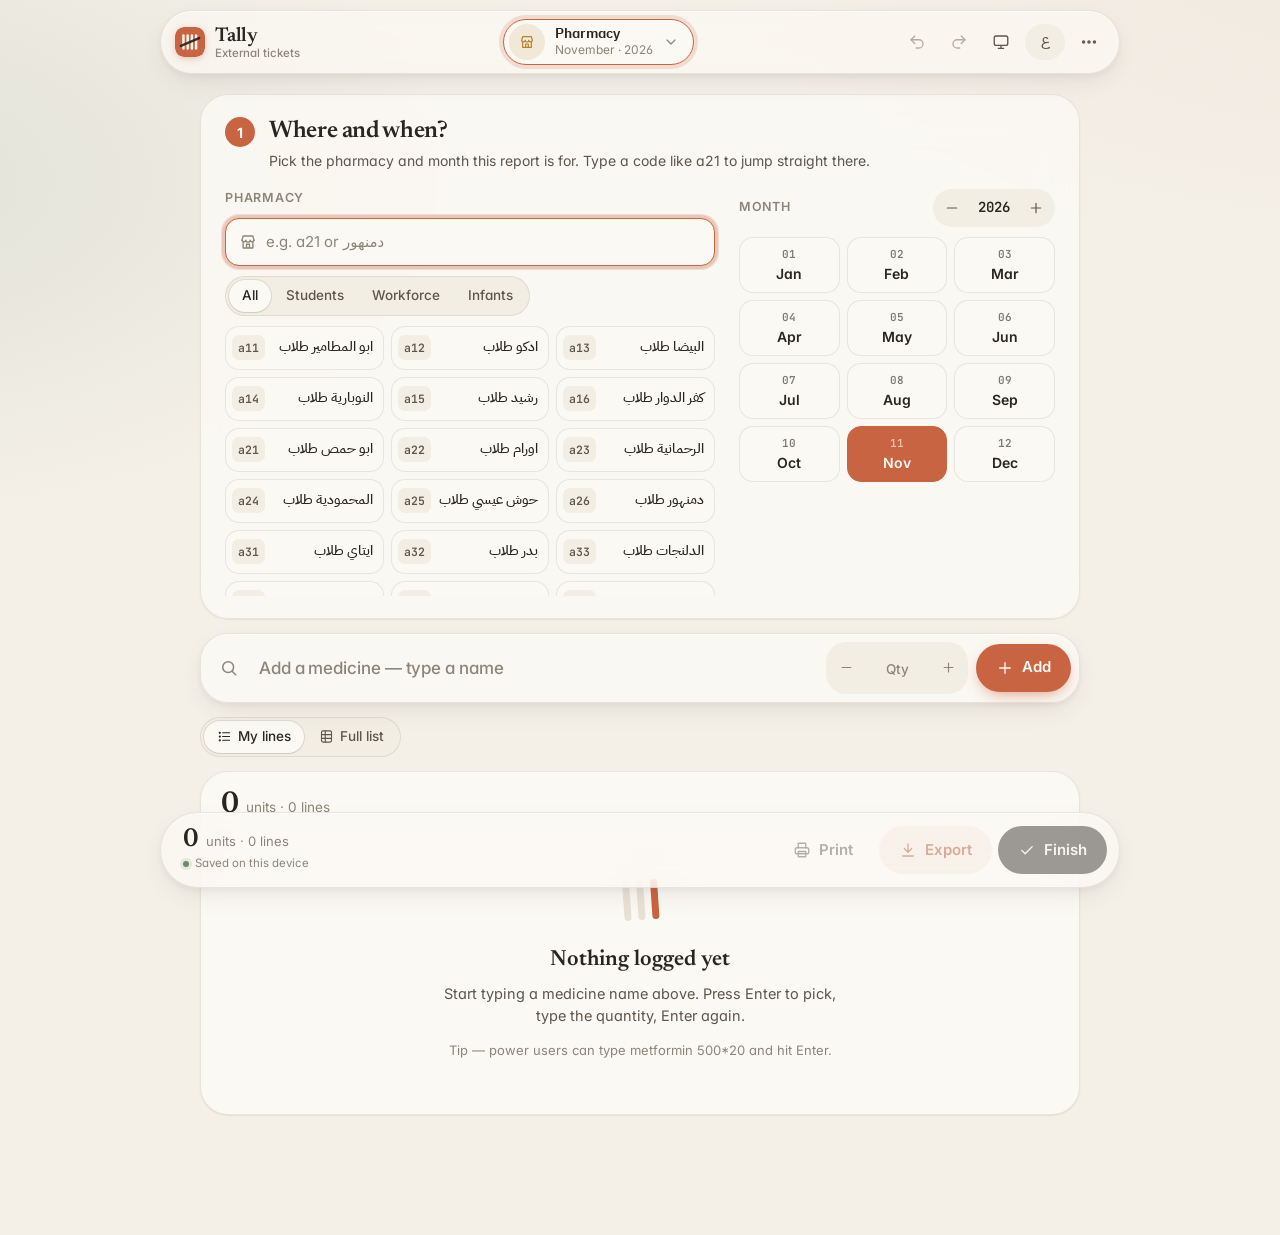
==== index.html @ 124fcc8f "Add files via upload" ====
<!DOCTYPE html>
<html lang="en" dir="ltr">
<head>
<meta charset="UTF-8">
<meta name="viewport" content="width=device-width, initial-scale=1.0, viewport-fit=cover">
<meta name="color-scheme" content="light dark">
<meta name="theme-color" content="#f4f0e8">
<meta name="description" content="Tally — fast, friendly monthly external-ticket reports. Works offline, saves on your device.">
<title>Tally — External tickets</title>
<link rel="icon" type="image/svg+xml" href="favicon.svg">
<link rel="apple-touch-icon" href="favicon.svg">
<link rel="manifest" href="manifest.webmanifest">
<link rel="preconnect" href="https://fonts.googleapis.com">
<link rel="preconnect" href="https://fonts.gstatic.com" crossorigin>
<link rel="stylesheet" href="https://fonts.googleapis.com/css2?family=Inter:wght@400;500;600;700&family=Newsreader:opsz,wght@6..72,500;6..72,600&family=IBM+Plex+Sans+Arabic:wght@400;500;600;700&family=JetBrains+Mono:wght@500;600&display=swap">
<script>
(function () {
    try {
        var saved = JSON.parse(localStorage.getItem('tally:v1') || 'null');
        var prefs = (saved && saved.prefs) || {};
        var theme = prefs.theme || localStorage.getItem('app-theme') || 'system';
        var dark = theme === 'dark' || (theme === 'system' && matchMedia('(prefers-color-scheme: dark)').matches);
        document.documentElement.dataset.theme = dark ? 'dark' : 'light';
        if (prefs.lang === 'ar') { document.documentElement.lang = 'ar'; document.documentElement.dir = 'rtl'; }
    } catch (e) {
        document.documentElement.dataset.theme = 'light';
    }
})();
</script>
<link rel="stylesheet" href="css/tokens.css">
<link rel="stylesheet" href="css/app.css">
<link rel="stylesheet" href="css/print.css" media="print">
</head>
<body>
<div id="app" class="app">
    <noscript>Tally needs JavaScript to run.</noscript>
</div>
<script type="module" src="js/main.js"></script>
</body>
</html>
---- css/tokens.css ----
:root {
    --font-ui: 'Inter', -apple-system, BlinkMacSystemFont, 'SF Pro Text', 'Segoe UI', system-ui, sans-serif;
    --font-ar: 'IBM Plex Sans Arabic', 'Inter', system-ui, sans-serif;
    --font-display: 'Newsreader', 'Iowan Old Style', Georgia, serif;
    --font-mono: 'JetBrains Mono', ui-monospace, 'SF Mono', Menlo, monospace;

    --r-xs: 8px;
    --r-sm: 11px;
    --r-md: 14px;
    --r-lg: 20px;
    --r-xl: 28px;
    --r-pill: 999px;

    --s-1: 4px;
    --s-2: 8px;
    --s-3: 12px;
    --s-4: 16px;
    --s-5: 20px;
    --s-6: 28px;
    --s-7: 40px;

    --ease: cubic-bezier(.2, .8, .2, 1);
    --spring: cubic-bezier(.34, 1.56, .64, 1);
    --t-fast: 120ms;
    --t: 200ms;
    --t-slow: 320ms;

    --stage-w: 880px;
    --topbar-h: 64px;
    --dock-h: 76px;
}

[data-theme="light"] {
    color-scheme: light;
    --bg: #f4f0e8;
    --bg-deep: #ece6da;
    --surface: #fbf9f4;
    --surface-2: #f3eee4;
    --surface-3: #e9e2d4;
    --line: rgba(61, 48, 32, .10);
    --line-strong: rgba(61, 48, 32, .18);
    --text: #29251f;
    --text-2: #5d564b;
    --text-3: #8d8578;
    --accent: #c96442;
    --accent-hover: #b4583a;
    --accent-ink: #fffaf5;
    --accent-soft: rgba(201, 100, 66, .11);
    --accent-softer: rgba(201, 100, 66, .06);
    --accent-text: #a9502f;
    --sage: #6f8a6a;
    --sage-soft: rgba(111, 138, 106, .14);
    --amber: #b7812c;
    --amber-soft: rgba(183, 129, 44, .14);
    --danger: #b8453a;
    --danger-soft: rgba(184, 69, 58, .11);
    --glass: rgba(251, 249, 244, .72);
    --glass-strong: rgba(251, 249, 244, .88);
    --glass-edge: rgba(255, 255, 255, .7);
    --shadow-1: 0 1px 2px rgba(61, 44, 24, .05), 0 1px 1px rgba(61, 44, 24, .03);
    --shadow-2: 0 2px 6px rgba(61, 44, 24, .05), 0 10px 28px -8px rgba(61, 44, 24, .12);
    --shadow-3: 0 12px 40px -10px rgba(61, 44, 24, .22), 0 4px 12px rgba(61, 44, 24, .06);
    --ring: 0 0 0 4px rgba(201, 100, 66, .18);
    --backdrop: rgba(41, 33, 24, .28);
}

[data-theme="dark"] {
    color-scheme: dark;
    --bg: #1c1b19;
    --bg-deep: #161513;
    --surface: #262522;
    --surface-2: #2d2b28;
    --surface-3: #363430;
    --line: rgba(240, 232, 218, .08);
    --line-strong: rgba(240, 232, 218, .15);
    --text: #ede8de;
    --text-2: #b7afa2;
    --text-3: #857e73;
    --accent: #d97757;
    --accent-hover: #e3876a;
    --accent-ink: #1c1411;
    --accent-soft: rgba(217, 119, 87, .16);
    --accent-softer: rgba(217, 119, 87, .08);
    --accent-text: #eb9677;
    --sage: #95ae8e;
    --sage-soft: rgba(149, 174, 142, .16);
    --amber: #d9a955;
    --amber-soft: rgba(217, 169, 85, .15);
    --danger: #e07b6d;
    --danger-soft: rgba(224, 123, 109, .14);
    --glass: rgba(38, 37, 34, .66);
    --glass-strong: rgba(38, 37, 34, .86);
    --glass-edge: rgba(255, 255, 255, .06);
    --shadow-1: 0 1px 2px rgba(0, 0, 0, .3);
    --shadow-2: 0 2px 6px rgba(0, 0, 0, .25), 0 12px 30px -10px rgba(0, 0, 0, .5);
    --shadow-3: 0 16px 48px -12px rgba(0, 0, 0, .65), 0 4px 12px rgba(0, 0, 0, .3);
    --ring: 0 0 0 4px rgba(217, 119, 87, .25);
    --backdrop: rgba(0, 0, 0, .5);
}
---- css/app.css ----
*, *::before, *::after { box-sizing: border-box; }

html { -webkit-text-size-adjust: 100%; text-size-adjust: 100%; }

body {
    margin: 0;
    min-height: 100dvh;
    font-family: var(--font-ui);
    font-size: 15px;
    line-height: 1.5;
    color: var(--text);
    background:
        radial-gradient(1200px 600px at 110% -10%, var(--accent-softer), transparent 60%),
        radial-gradient(900px 520px at -10% 20%, var(--sage-soft), transparent 65%),
        var(--bg);
    background-attachment: fixed;
    -webkit-font-smoothing: antialiased;
    -moz-osx-font-smoothing: grayscale;
    font-feature-settings: 'cv11', 'ss01';
}

[dir="rtl"] body { font-family: var(--font-ar); }

[hidden] { display: none !important; }

button, input, select, textarea { font: inherit; color: inherit; }
button { cursor: pointer; background: none; border: 0; padding: 0; -webkit-tap-highlight-color: transparent; }
button:disabled { cursor: not-allowed; opacity: .45; }
input::placeholder { color: var(--text-3); opacity: 1; }
:focus-visible { outline: none; box-shadow: var(--ring); }
::selection { background: var(--accent-soft); }

.icon { flex-shrink: 0; display: block; }
kbd, .seg-kbd {
    font-family: var(--font-mono);
    font-size: 11px;
    font-weight: 600;
    line-height: 1;
    padding: 4px 6px;
    min-width: 20px;
    text-align: center;
    border-radius: 6px;
    background: var(--surface-2);
    border: 1px solid var(--line);
    border-bottom-width: 2px;
    color: var(--text-2);
    display: inline-block;
}
.kbd-group { display: inline-flex; gap: 4px; }
.muted { color: var(--text-3); }
.small { font-size: 13px; }

.app { min-height: 100dvh; display: flex; flex-direction: column; }

.glass {
    background: var(--glass);
    -webkit-backdrop-filter: saturate(160%) blur(22px);
    backdrop-filter: saturate(160%) blur(22px);
    border: 1px solid var(--line);
    box-shadow: inset 0 1px 0 var(--glass-edge), var(--shadow-2);
}

.card {
    background: var(--surface);
    border: 1px solid var(--line);
    border-radius: var(--r-xl);
    box-shadow: var(--shadow-1);
}
.card.glass { background: var(--glass-strong); }

.topbar {
    position: sticky;
    top: 10px;
    z-index: 40;
    margin: 10px auto 0;
    width: min(calc(100% - 20px), calc(var(--stage-w) + 80px));
    height: var(--topbar-h);
    display: flex;
    align-items: center;
    gap: var(--s-3);
    padding: 0 10px 0 14px;
    border-radius: var(--r-pill);
}
[dir="rtl"] .topbar { padding: 0 14px 0 10px; }

.brand { display: flex; align-items: center; gap: 10px; text-decoration: none; color: inherit; flex-shrink: 0; }
.brand-mark { width: 30px; height: 30px; border-radius: 9px; box-shadow: 0 2px 8px -2px rgba(201, 100, 66, .5); }
.brand-text { display: flex; flex-direction: column; line-height: 1.1; }
.brand-name { font-family: var(--font-display); font-size: 20px; font-weight: 600; letter-spacing: -.01em; }
.brand-tag { font-size: 11.5px; color: var(--text-3); font-weight: 500; }

.report-pill {
    margin-inline: auto;
    display: flex;
    align-items: center;
    gap: 10px;
    min-width: 0;
    max-width: 380px;
    height: 46px;
    padding: 0 14px 0 5px;
    border-radius: var(--r-pill);
    background: var(--surface);
    border: 1px solid var(--line);
    transition: background var(--t) var(--ease), border-color var(--t) var(--ease), transform var(--t-fast) var(--ease);
}
[dir="rtl"] .report-pill { padding: 0 5px 0 14px; }
.report-pill:hover { border-color: var(--line-strong); }
.report-pill:active { transform: scale(.98); }
.report-pill.is-open { border-color: var(--accent); box-shadow: var(--ring); }
.report-pill.is-incomplete .pill-avatar { background: var(--amber-soft); color: var(--amber); }
.report-pill > .icon { color: var(--text-3); transition: transform var(--t) var(--ease); }
[dir="rtl"] .report-pill > .icon:not(.is-open) { transform: scaleX(-1); }
.pill-avatar {
    width: 36px; height: 36px;
    flex-shrink: 0;
    display: grid; place-items: center;
    border-radius: 50%;
    background: var(--accent-soft);
    color: var(--accent-text);
    font-family: var(--font-mono);
    font-weight: 600;
    font-size: 12.5px;
}
.pill-text { display: flex; flex-direction: column; min-width: 0; text-align: start; line-height: 1.2; }
.pill-text strong { font-size: 14px; font-weight: 600; white-space: nowrap; overflow: hidden; text-overflow: ellipsis; font-family: var(--font-ar); }
.pill-text small { font-size: 12px; color: var(--text-3); white-space: nowrap; overflow: hidden; text-overflow: ellipsis; }

.topbar-actions { display: flex; align-items: center; gap: 2px; flex-shrink: 0; }

.icon-btn {
    width: 40px; height: 40px;
    display: grid; place-items: center;
    border-radius: 50%;
    color: var(--text-2);
    transition: background var(--t-fast) var(--ease), color var(--t-fast) var(--ease), transform var(--t-fast) var(--ease);
}
.icon-btn:hover:not(:disabled) { background: var(--surface-2); color: var(--text); }
.icon-btn:active:not(:disabled) { transform: scale(.92); }
.icon-btn.sm { width: 34px; height: 34px; }
[dir="rtl"] #undo-btn .icon, [dir="rtl"] #redo-btn .icon { transform: scaleX(-1); }

.pill-btn {
    height: 36px;
    display: inline-flex; align-items: center; gap: 6px;
    padding: 0 14px;
    border-radius: var(--r-pill);
    font-size: 13.5px;
    font-weight: 500;
    color: var(--text-2);
    background: var(--surface-2);
    border: 1px solid transparent;
    white-space: nowrap;
    transition: all var(--t-fast) var(--ease);
}
.pill-btn:hover { color: var(--text); border-color: var(--line-strong); }
.pill-btn.is-active { background: var(--accent-soft); color: var(--accent-text); }
.lang-btn { font-family: var(--font-ar); font-weight: 600; min-width: 40px; justify-content: center; padding: 0 10px; margin-inline: 2px; }

.stage {
    width: min(100% - 24px, var(--stage-w));
    margin: 20px auto 0;
    padding-bottom: calc(var(--dock-h) + 44px + env(safe-area-inset-bottom));
    display: flex;
    flex-direction: column;
    gap: 14px;
    flex: 1;
}

.setup { padding: 22px 24px 24px; animation: rise var(--t-slow) var(--ease); }
.setup-head { display: flex; gap: 14px; align-items: flex-start; margin-bottom: 18px; }
.step-badge {
    width: 30px; height: 30px; flex-shrink: 0;
    display: grid; place-items: center;
    border-radius: 50%;
    background: var(--accent);
    color: var(--accent-ink);
    font-weight: 700;
    font-size: 14px;
}
.setup-title { margin: 0; font-family: var(--font-display); font-size: 24px; font-weight: 600; letter-spacing: -.015em; line-height: 1.2; }
[dir="rtl"] .setup-title { font-family: var(--font-ar); font-weight: 700; font-size: 22px; }
.setup-hint { margin: 4px 0 0; color: var(--text-2); font-size: 14px; }
.setup-cols { display: grid; grid-template-columns: minmax(0, 1.55fr) minmax(0, 1fr); gap: 24px; }
.setup-col { display: flex; flex-direction: column; gap: 10px; min-width: 0; }

.field-label { font-size: 12.5px; font-weight: 600; color: var(--text-3); text-transform: uppercase; letter-spacing: .06em; }
[dir="rtl"] .field-label { text-transform: none; letter-spacing: 0; font-size: 13px; }
.field-label.sm { font-size: 11.5px; }
.field-wrap {
    position: relative;
    display: flex; align-items: center;
    background: var(--surface);
    border: 1px solid var(--line-strong);
    border-radius: var(--r-md);
    transition: border-color var(--t-fast), box-shadow var(--t-fast);
}
.field-wrap > .icon { position: absolute; inset-inline-start: 13px; color: var(--text-3); pointer-events: none; }
.field-wrap:focus-within { border-color: var(--accent); box-shadow: var(--ring); }
.field-wrap .field-input { border: 0; background: transparent; padding-inline-start: 40px; box-shadow: none; }
.field-input {
    width: 100%;
    height: 46px;
    padding: 0 14px;
    border-radius: var(--r-md);
    border: 1px solid var(--line-strong);
    background: var(--surface);
    font-size: 15px;
    outline: none;
    transition: border-color var(--t-fast), box-shadow var(--t-fast);
}
.field-input:focus { border-color: var(--accent); box-shadow: var(--ring); }
.field-input.sm { height: 38px; font-size: 14px; border-radius: var(--r-sm); }

.seg-row { display: flex; flex-wrap: wrap; gap: 8px; }
.segmented {
    display: inline-flex;
    padding: 3px;
    gap: 2px;
    border-radius: var(--r-pill);
    background: var(--surface-2);
    border: 1px solid var(--line);
    max-width: 100%;
    overflow-x: auto;
    scrollbar-width: none;
}
.segmented::-webkit-scrollbar { display: none; }
.seg {
    height: 32px;
    padding: 0 13px;
    display: inline-flex; align-items: center; gap: 6px;
    border-radius: var(--r-pill);
    font-size: 13.5px;
    font-weight: 500;
    color: var(--text-2);
    white-space: nowrap;
    transition: background var(--t) var(--ease), color var(--t) var(--ease), box-shadow var(--t) var(--ease);
}
.seg:hover { color: var(--text); }
.seg.is-active { background: var(--surface); color: var(--text); box-shadow: var(--shadow-1), 0 0 0 1px var(--line); }
.seg-count {
    font-size: 11.5px; font-weight: 600;
    min-width: 20px; height: 20px; padding: 0 6px;
    display: inline-grid; place-items: center;
    border-radius: var(--r-pill);
    background: var(--accent);
    color: var(--accent-ink);
    font-variant-numeric: tabular-nums;
}

.pharmacy-grid {
    display: grid;
    grid-template-columns: repeat(auto-fill, minmax(150px, 1fr));
    gap: 7px;
    max-height: 272px;
    overflow-y: auto;
    padding: 2px;
    margin: -2px;
    overscroll-behavior: contain;
}
.pharmacy-chip {
    display: flex; align-items: center; gap: 8px;
    min-height: 44px;
    padding: 6px 10px 6px 6px;
    border-radius: var(--r-md);
    background: var(--surface);
    border: 1px solid var(--line);
    text-align: start;
    transition: all var(--t-fast) var(--ease);
}
[dir="rtl"] .pharmacy-chip { padding: 6px 6px 6px 10px; }
.pharmacy-chip:hover { border-color: var(--line-strong); background: var(--surface-2); }
.pharmacy-chip:active { transform: scale(.98); }
.pharmacy-chip.is-active { border-color: var(--accent); background: var(--accent-soft); }
.chip-code {
    font-family: var(--font-mono);
    font-size: 11.5px;
    font-weight: 600;
    padding: 4px 6px;
    border-radius: 7px;
    background: var(--surface-2);
    color: var(--text-2);
    flex-shrink: 0;
}
.pharmacy-chip.is-active .chip-code { background: var(--accent); color: var(--accent-ink); }
.pharmacy-chip .chip-name { font-family: var(--font-ar); font-size: 13.5px; font-weight: 500; line-height: 1.25; flex: 1; text-align: right; }

.month-head { display: flex; align-items: center; justify-content: space-between; }
.year-stepper { display: flex; align-items: center; gap: 2px; background: var(--surface-2); border-radius: var(--r-pill); padding: 2px; }
.year-value { font-family: var(--font-mono); font-weight: 600; font-size: 14px; min-width: 46px; text-align: center; }
.month-grid { display: grid; grid-template-columns: repeat(3, 1fr); gap: 7px; }
.month-chip {
    height: 56px;
    display: flex; flex-direction: column; align-items: center; justify-content: center; gap: 1px;
    border-radius: var(--r-md);
    background: var(--surface);
    border: 1px solid var(--line);
    transition: all var(--t-fast) var(--ease);
}
.month-chip:hover { border-color: var(--line-strong); background: var(--surface-2); }
.month-chip:active { transform: scale(.97); }
.month-chip.is-suggested { border-style: dashed; border-color: var(--accent); }
.month-chip.is-active { background: var(--accent); border-color: var(--accent); color: var(--accent-ink); }
.month-num { font-family: var(--font-mono); font-size: 11px; font-weight: 600; opacity: .6; }
.month-name { font-size: 14px; font-weight: 600; }

.composer {
    position: sticky;
    top: calc(var(--topbar-h) + 18px);
    z-index: 30;
    padding: 8px;
    border-radius: var(--r-xl);
    transition: box-shadow var(--t) var(--ease), border-color var(--t) var(--ease);
    box-shadow: inset 0 1px 0 var(--glass-edge), var(--shadow-2);
}
.composer:focus-within { border-color: color-mix(in srgb, var(--accent) 45%, var(--line)); box-shadow: inset 0 1px 0 var(--glass-edge), var(--shadow-3), var(--ring); }
.composer.is-open { border-end-start-radius: var(--r-md); border-end-end-radius: var(--r-md); }
.composer.shake { animation: shake .36s var(--ease); }
.composer-bar { display: flex; align-items: center; gap: 8px; }
.composer-icon { width: 40px; display: grid; place-items: center; color: var(--text-3); flex-shrink: 0; }
.composer.has-selection .composer-icon { color: var(--accent); }
.composer-field { flex: 1; min-width: 0; display: flex; align-items: center; }
.composer-input {
    width: 100%;
    height: 52px;
    border: 0;
    outline: 0;
    background: transparent;
    font-size: 17px;
    font-weight: 500;
    letter-spacing: -.005em;
}
.composer-input:focus { box-shadow: none; }
.selected-chip {
    display: inline-flex; align-items: center; gap: 8px;
    max-width: 100%;
    height: 40px;
    padding: 0 10px 0 14px;
    border-radius: var(--r-pill);
    background: var(--accent-soft);
    color: var(--accent-text);
    font-weight: 600;
    font-size: 15px;
    animation: pop var(--t) var(--spring);
}
[dir="rtl"] .selected-chip { padding: 0 14px 0 10px; }
.selected-chip .chip-name { white-space: nowrap; overflow: hidden; text-overflow: ellipsis; min-width: 0; }
.selected-chip .chip-unit { font-family: var(--font-mono); font-size: 12px; padding: 2px 7px; border-radius: 6px; background: var(--surface); color: var(--text-2); flex-shrink: 0; }
.selected-chip .icon { opacity: .6; }
.selected-chip:hover .icon { opacity: 1; }

.qty-wrap {
    display: flex; align-items: center;
    height: 52px;
    padding: 0 4px;
    border-radius: var(--r-lg);
    background: var(--surface-2);
    border: 1px solid transparent;
    transition: all var(--t-fast);
    flex-shrink: 0;
}
.qty-wrap:focus-within { background: var(--surface); border-color: var(--accent); }
.qty-step { width: 30px; height: 30px; display: grid; place-items: center; border-radius: 50%; color: var(--text-3); }
.qty-step:hover { background: var(--surface-3); color: var(--text); }
.composer-qty {
    width: 72px;
    height: 100%;
    border: 0; outline: 0; background: transparent;
    text-align: center;
    font-family: var(--font-mono);
    font-size: 18px;
    font-weight: 600;
    font-variant-numeric: tabular-nums;
}
.composer-qty::placeholder { font-family: var(--font-ui); font-size: 13.5px; font-weight: 500; }
.composer-qty:focus { box-shadow: none; }
.composer-add { height: 52px; border-radius: var(--r-lg); padding: 0 18px; flex-shrink: 0; }

.composer-custom {
    display: flex; flex-wrap: wrap; align-items: flex-end; gap: 12px;
    padding: 12px 8px 6px 48px;
    border-top: 1px dashed var(--line-strong);
    margin-top: 8px;
    animation: rise var(--t) var(--ease);
}
[dir="rtl"] .composer-custom { padding: 12px 48px 6px 8px; }
.custom-badge {
    align-self: center;
    display: inline-flex; align-items: center; gap: 5px;
    height: 26px; padding: 0 10px;
    border-radius: var(--r-pill);
    background: var(--amber-soft);
    color: var(--amber);
    font-size: 12px; font-weight: 600;
}
.custom-field { display: flex; flex-direction: column; gap: 5px; }
.custom-field .field-input { width: 140px; }
.ctx-seg .seg { font-family: var(--font-ar); gap: 7px; }
.ctx-seg .seg.is-active { background: var(--amber); color: #fff; box-shadow: none; }
.ctx-seg .seg.is-active .seg-kbd { background: rgba(255, 255, 255, .25); color: #fff; border-color: transparent; }
.seg-kbd { padding: 2px 5px; font-size: 10px; min-width: 16px; border-bottom-width: 1px; }

.composer-results {
    position: absolute;
    top: calc(100% + 6px);
    inset-inline: 0;
    max-height: min(420px, 55vh);
    overflow-y: auto;
    padding: 6px;
    border-radius: var(--r-lg);
    background: var(--glass-strong);
    -webkit-backdrop-filter: saturate(170%) blur(26px);
    backdrop-filter: saturate(170%) blur(26px);
    border: 1px solid var(--line);
    box-shadow: var(--shadow-3);
    animation: drop var(--t) var(--ease);
    overscroll-behavior: contain;
}
.results-heading, .results-note { padding: 8px 12px 6px; font-size: 12px; font-weight: 600; color: var(--text-3); text-transform: uppercase; letter-spacing: .06em; }
.results-note { display: flex; align-items: center; gap: 6px; text-transform: none; letter-spacing: 0; color: var(--amber); }
.result {
    display: flex; align-items: center; gap: 10px;
    min-height: 48px;
    padding: 8px 12px;
    border-radius: var(--r-md);
    cursor: pointer;
    transition: background var(--t-fast);
}
.result.is-active { background: var(--accent-soft); }
.result-main { flex: 1; min-width: 0; display: flex; flex-direction: column; gap: 1px; }
.result-name { font-weight: 500; font-size: 15px; white-space: nowrap; overflow: hidden; text-overflow: ellipsis; }
.result.is-active .result-name { color: var(--accent-text); }
.result-note { font-family: var(--font-ar); font-size: 12px; color: var(--amber); align-self: flex-start; }
.result-sub { font-size: 12.5px; color: var(--text-3); }
.result-unit { font-family: var(--font-mono); font-size: 12.5px; color: var(--text-2); padding: 3px 8px; border-radius: 7px; background: var(--surface-2); flex-shrink: 0; }
.result-have { font-size: 12px; font-weight: 600; color: var(--sage); background: var(--sage-soft); padding: 3px 8px; border-radius: var(--r-pill); flex-shrink: 0; }
.result-new { color: var(--amber); }
.result-new .result-name { color: var(--text); }
.result-cmd .icon { color: var(--text-2); }

.subbar { display: flex; align-items: center; gap: 10px; min-width: 0; }
.view-seg { flex-shrink: 0; }
.quick-strip {
    display: flex; align-items: center; gap: 6px;
    overflow-x: auto;
    scrollbar-width: none;
    min-width: 0;
    mask-image: linear-gradient(90deg, #000 88%, transparent);
    -webkit-mask-image: linear-gradient(90deg, #000 88%, transparent);
    padding: 2px;
}
[dir="rtl"] .quick-strip { mask-image: linear-gradient(-90deg, #000 88%, transparent); -webkit-mask-image: linear-gradient(-90deg, #000 88%, transparent); }
.quick-strip::-webkit-scrollbar { display: none; }
.quick-label { display: inline-flex; align-items: center; gap: 4px; font-size: 12px; font-weight: 600; color: var(--text-3); white-space: nowrap; padding-inline-end: 2px; }
.quick-chip {
    display: inline-flex; align-items: center; gap: 6px;
    height: 32px; padding: 0 12px;
    border-radius: var(--r-pill);
    background: var(--surface);
    border: 1px solid var(--line);
    font-size: 13px; font-weight: 500;
    white-space: nowrap;
    transition: all var(--t-fast) var(--ease);
}
.quick-chip small { font-family: var(--font-mono); font-size: 11px; color: var(--text-3); }
.quick-chip:hover { border-color: var(--accent); color: var(--accent-text); }
.quick-chip.is-have { background: var(--sage-soft); border-color: transparent; }

.ledger, .catalog { padding: 6px; overflow: hidden; }
.ledger-head { display: flex; align-items: center; justify-content: space-between; gap: 12px; padding: 12px 14px 10px; flex-wrap: wrap; }
.ledger-summary { display: flex; align-items: baseline; gap: 8px; }
.sum-big { font-family: var(--font-display); font-size: 30px; font-weight: 600; letter-spacing: -.02em; line-height: 1; font-variant-numeric: tabular-nums; }
.sum-small { color: var(--text-3); font-size: 13.5px; }
.ledger-tools { display: flex; align-items: center; gap: 8px; }
.filter-wrap {
    display: flex; align-items: center; gap: 6px;
    height: 36px;
    padding: 0 12px;
    border-radius: var(--r-pill);
    background: var(--surface-2);
    border: 1px solid transparent;
    color: var(--text-3);
    transition: all var(--t-fast);
}
.filter-wrap:focus-within { background: var(--surface); border-color: var(--accent); box-shadow: var(--ring); }
.filter-wrap.grow { flex: 1; height: 42px; }
.filter-input { border: 0; outline: 0; background: transparent; width: 150px; font-size: 14px; color: var(--text); }
.filter-wrap.grow .filter-input { width: 100%; font-size: 15px; }
.filter-input:focus { box-shadow: none; }
.filter-input::-webkit-search-cancel-button { display: none; }

.context-alert {
    display: flex; align-items: center; gap: 10px;
    margin: 0 8px 8px;
    padding: 10px 14px;
    border-radius: var(--r-md);
    background: var(--amber-soft);
    color: var(--amber);
    font-size: 14px; font-weight: 500;
}
.context-alert span { flex: 1; color: var(--text); }
.link-btn { color: var(--amber); font-weight: 600; font-size: 13.5px; text-decoration: underline; text-underline-offset: 3px; }

.ledger-list, .catalog-list, .import-list, .archive-list, .tip-list { list-style: none; margin: 0; padding: 0; }
.ledger-row, .catalog-row {
    position: relative;
    display: flex; align-items: center; gap: 10px;
    min-height: 60px;
    padding: 8px 8px 8px 16px;
    border-radius: var(--r-lg);
    transition: background var(--t-fast) var(--ease);
}
[dir="rtl"] .ledger-row, [dir="rtl"] .catalog-row { padding: 8px 16px 8px 8px; }
.ledger-row + .ledger-row::before, .catalog-row + .catalog-row::before {
    content: '';
    position: absolute;
    top: 0; inset-inline: 16px;
    height: 1px;
    background: var(--line);
}
.ledger-row:hover, .catalog-row:hover { background: var(--surface-2); }
.ledger-row.is-focus, .catalog-row.is-focus { background: var(--accent-softer); }
.ledger-row:hover::before, .ledger-row:hover + .ledger-row::before,
.ledger-row.is-focus::before, .ledger-row.is-focus + .ledger-row::before { opacity: 0; }
.ledger-row.is-new { animation: flash .7s var(--ease); }
.ledger-row.is-last::after {
    content: '';
    position: absolute;
    inset-inline-start: 5px; top: 18px; bottom: 18px;
    width: 3px; border-radius: 3px;
    background: var(--accent);
}
.ledger-row.is-zero .qty-cell { background: var(--danger-soft); color: var(--danger); }

.row-main { flex: 1; min-width: 0; display: flex; flex-direction: column; gap: 4px; }
.row-title { display: flex; align-items: baseline; gap: 8px; min-width: 0; flex-wrap: wrap; }
.row-name { font-weight: 500; font-size: 15px; line-height: 1.3; overflow-wrap: anywhere; }
.row-note { font-family: var(--font-ar); font-size: 12px; color: var(--amber); background: var(--amber-soft); padding: 1px 8px; border-radius: var(--r-pill); }
.row-meta { display: flex; align-items: center; gap: 6px; flex-wrap: wrap; }
.unit-tag { font-family: var(--font-mono); font-size: 11.5px; font-weight: 500; color: var(--text-2); background: var(--surface-2); padding: 2px 7px; border-radius: 6px; }
.ledger-row:hover .unit-tag, .catalog-row:hover .unit-tag { background: var(--surface-3); }
.new-tag { font-size: 11px; font-weight: 600; color: var(--amber); text-transform: uppercase; letter-spacing: .05em; }
.ctx-pill {
    display: inline-flex; align-items: center; gap: 5px;
    height: 24px; padding: 0 9px;
    border-radius: var(--r-pill);
    font-size: 12px; font-weight: 500;
    background: var(--sage-soft); color: var(--sage);
    font-family: var(--font-ar);
    transition: all var(--t-fast);
}
.ctx-pill:hover { filter: brightness(.95); }
.ctx-pill.is-missing { background: var(--amber-soft); color: var(--amber); font-family: inherit; animation: nudge 2.4s var(--ease) infinite; }

.row-qty { flex-shrink: 0; }
.qty-cell {
    width: 84px; height: 42px;
    text-align: center;
    font-family: var(--font-mono);
    font-size: 16px; font-weight: 600;
    font-variant-numeric: tabular-nums;
    border-radius: var(--r-md);
    border: 1px solid transparent;
    background: var(--surface-2);
    outline: 0;
    transition: all var(--t-fast);
}
.qty-cell:hover { border-color: var(--line-strong); }
.qty-cell:focus { background: var(--surface); border-color: var(--accent); box-shadow: var(--ring); }
.row-remove { color: var(--text-3); opacity: 0; transition: opacity var(--t-fast), background var(--t-fast), color var(--t-fast); }
.ledger-row:hover .row-remove, .ledger-row.is-focus .row-remove, .row-remove:focus-visible { opacity: 1; }
.row-remove:hover { color: var(--danger) !important; background: var(--danger-soft) !important; }

.empty-state { padding: 42px 24px 48px; text-align: center; color: var(--text-2); }
.empty-state h3 { margin: 18px 0 6px; font-family: var(--font-display); font-size: 22px; font-weight: 600; color: var(--text); }
[dir="rtl"] .empty-state h3 { font-family: var(--font-ar); }
.empty-state p { margin: 0 auto; max-width: 420px; font-size: 14.5px; }
.empty-tip { margin-top: 14px !important; font-size: 13px !important; color: var(--text-3); }
.empty-art { display: inline-flex; gap: 7px; align-items: flex-end; height: 48px; transform: rotate(-4deg); }
.empty-art span { width: 7px; border-radius: 4px; background: var(--surface-3); animation: tally 2.8s var(--ease) infinite; }
.empty-art span:nth-child(1) { height: 40px; }
.empty-art span:nth-child(2) { height: 40px; animation-delay: .2s; }
.empty-art span:nth-child(3) { height: 40px; animation-delay: .4s; background: var(--accent); }

.catalog-head { display: flex; align-items: center; gap: 8px; padding: 8px 8px 4px; position: sticky; top: 0; }
.catalog-hint { margin: 4px 14px 8px; font-size: 13px; color: var(--text-3); }
.catalog-list { max-height: calc(100dvh - var(--topbar-h) - var(--dock-h) - 240px); min-height: 320px; overflow-y: auto; overscroll-behavior: contain; padding: 0 2px 6px; }
.catalog-row { min-height: 54px; }
.catalog-row .qty-cell { background: transparent; border-color: var(--line); }
.catalog-row.has-qty .qty-cell { background: var(--accent-soft); color: var(--accent-text); border-color: transparent; }
.catalog-row.has-qty .row-name { font-weight: 600; }
.catalog-letter {
    position: absolute; inset-inline-start: -2px; top: 6px;
    font-family: var(--font-display); font-size: 11px; font-weight: 600;
    color: var(--accent); width: 14px; text-align: center;
}
.catalog-list.is-filtered .catalog-letter { display: none; }

.dock {
    position: fixed;
    z-index: 40;
    bottom: calc(12px + env(safe-area-inset-bottom));
    left: 50%;
    transform: translateX(-50%);
    width: min(calc(100% - 20px), calc(var(--stage-w) + 80px));
    height: var(--dock-h);
    display: flex; align-items: center; justify-content: space-between; gap: 12px;
    padding: 0 12px 0 22px;
    border-radius: var(--r-pill);
}
[dir="rtl"] .dock { padding: 0 22px 0 12px; }
.dock-info { display: flex; flex-direction: column; gap: 2px; min-width: 0; }
.dock-totals { display: flex; align-items: baseline; gap: 8px; }
.dock-units { font-family: var(--font-display); font-size: 26px; font-weight: 600; line-height: 1; letter-spacing: -.02em; font-variant-numeric: tabular-nums; }
.dock-sub { font-size: 13px; color: var(--text-3); white-space: nowrap; }
.save-status { display: inline-flex; align-items: center; gap: 6px; font-size: 11.5px; color: var(--text-3); white-space: nowrap; }
.save-dot { width: 6px; height: 6px; border-radius: 50%; background: var(--sage); box-shadow: 0 0 0 3px var(--sage-soft); }
.save-dot.is-bad { background: var(--danger); box-shadow: 0 0 0 3px var(--danger-soft); }
.dock-actions { display: flex; align-items: center; gap: 6px; }

.btn {
    height: 48px;
    display: inline-flex; align-items: center; justify-content: center; gap: 8px;
    padding: 0 20px;
    border-radius: var(--r-pill);
    font-size: 15px; font-weight: 600;
    white-space: nowrap;
    transition: background var(--t-fast) var(--ease), transform var(--t-fast) var(--ease), box-shadow var(--t) var(--ease), color var(--t-fast);
}
.btn:active:not(:disabled) { transform: scale(.97); }
.btn-primary { background: var(--accent); color: var(--accent-ink); box-shadow: 0 6px 16px -6px color-mix(in srgb, var(--accent) 70%, transparent); }
.btn-primary:hover:not(:disabled) { background: var(--accent-hover); }
.btn-tonal { background: var(--accent-soft); color: var(--accent-text); }
.btn-tonal:hover:not(:disabled) { background: color-mix(in srgb, var(--accent-soft) 70%, var(--accent) 12%); }
.btn-quiet { color: var(--text-2); }
.btn-quiet:hover:not(:disabled) { background: var(--surface-2); color: var(--text); }
.btn-danger { background: var(--danger); color: #fff; }
.btn-sm { height: 34px; padding: 0 12px; font-size: 13px; gap: 5px; }
.btn-sm small { font-family: var(--font-mono); font-size: 11px; opacity: .75; }
.dock-btn.btn-primary:not(.is-ready) { background: var(--text); color: var(--bg); box-shadow: none; }
.dock-btn.btn-primary.is-ready { animation: ready .6s var(--spring); }

.toast-host {
    position: fixed; z-index: 100;
    bottom: calc(var(--dock-h) + 26px + env(safe-area-inset-bottom));
    left: 50%; transform: translateX(-50%);
    display: flex; flex-direction: column; align-items: center; gap: 8px;
    pointer-events: none;
    width: min(calc(100% - 24px), 480px);
}
.toast {
    pointer-events: auto;
    display: flex; align-items: center; gap: 10px;
    min-height: 46px;
    padding: 6px 6px 6px 16px;
    border-radius: var(--r-pill);
    background: color-mix(in srgb, var(--text) 92%, transparent);
    color: var(--bg);
    -webkit-backdrop-filter: blur(16px);
    backdrop-filter: blur(16px);
    box-shadow: var(--shadow-3);
    font-size: 14px; font-weight: 500;
    animation: toastIn var(--t-slow) var(--spring);
    max-width: 100%;
}
[dir="rtl"] .toast { padding: 6px 16px 6px 6px; }
.toast:not(:has(.toast-action)) { padding-inline-end: 18px; }
.toast-text { flex: 1; min-width: 0; overflow-wrap: anywhere; }
.toast-success .icon { color: color-mix(in srgb, var(--sage) 70%, var(--bg)); }
.toast-danger { background: var(--danger); color: #fff; }
.toast-action {
    height: 34px; padding: 0 14px;
    border-radius: var(--r-pill);
    background: color-mix(in srgb, var(--bg) 18%, transparent);
    color: inherit; font-weight: 600; font-size: 13.5px;
}
.toast-action:hover { background: color-mix(in srgb, var(--bg) 28%, transparent); }
.toast.is-leaving { animation: toastOut .2s var(--ease) forwards; }

.sheet {
    padding: 0;
    border: 1px solid var(--line);
    border-radius: var(--r-xl);
    background: var(--glass-strong);
    -webkit-backdrop-filter: saturate(170%) blur(30px);
    backdrop-filter: saturate(170%) blur(30px);
    color: var(--text);
    box-shadow: var(--shadow-3);
    width: min(calc(100% - 24px), 560px);
    max-height: min(86dvh, 760px);
    display: flex; flex-direction: column;
    animation: sheetIn var(--t-slow) var(--spring);
    overflow: hidden;
}
.sheet:not([open]) { display: none; }
.sheet::backdrop { background: var(--backdrop); -webkit-backdrop-filter: blur(4px); backdrop-filter: blur(4px); animation: fade var(--t) var(--ease); }
.sheet-sm { width: min(calc(100% - 24px), 440px); }
.sheet-lg { width: min(calc(100% - 24px), 760px); }
.sheet.is-closing { animation: sheetOut .18s var(--ease) forwards; }
.sheet.is-closing::backdrop { animation: fade .18s var(--ease) reverse forwards; }
.sheet-grip { display: none; }
.sheet-head { display: flex; align-items: flex-start; justify-content: space-between; gap: 12px; padding: 22px 18px 6px 24px; }
[dir="rtl"] .sheet-head { padding: 22px 24px 6px 18px; }
.sheet-title { margin: 0; font-family: var(--font-display); font-size: 22px; font-weight: 600; letter-spacing: -.015em; }
[dir="rtl"] .sheet-title { font-family: var(--font-ar); font-weight: 700; font-size: 20px; }
.sheet-sub { margin: 2px 0 0; color: var(--text-2); font-size: 14px; }
.sheet-close { margin-top: -6px; }
.sheet-body { padding: 8px 24px 20px; overflow-y: auto; overscroll-behavior: contain; }
.sheet-foot { display: flex; justify-content: flex-end; gap: 8px; padding: 14px 18px; border-top: 1px solid var(--line); background: color-mix(in srgb, var(--surface) 50%, transparent); }
.sheet-text { margin: 0 0 14px; color: var(--text-2); font-size: 14.5px; }

.menu {
    position: fixed; z-index: 90;
    min-width: 230px;
    max-width: calc(100vw - 16px);
    padding: 6px;
    border-radius: var(--r-lg);
    background: var(--glass-strong);
    -webkit-backdrop-filter: saturate(180%) blur(28px);
    backdrop-filter: saturate(180%) blur(28px);
    border: 1px solid var(--line);
    box-shadow: var(--shadow-3);
    animation: drop var(--t) var(--ease);
    transform-origin: top;
}
.menu.is-leaving { animation: fade .14s var(--ease) reverse forwards; }
.menu-sep { height: 1px; margin: 5px 8px; background: var(--line); }
.menu-heading { padding: 8px 12px 4px; font-size: 11.5px; font-weight: 600; color: var(--text-3); text-transform: uppercase; letter-spacing: .06em; }
.menu-item {
    width: 100%;
    display: flex; align-items: center; gap: 11px;
    min-height: 40px;
    padding: 6px 12px;
    border-radius: var(--r-sm);
    text-align: start;
    font-size: 14px; font-weight: 500;
    color: var(--text);
}
.menu-item:hover, .menu-item:focus-visible { background: var(--accent-soft); box-shadow: none; }
.menu-item > .icon:first-child { color: var(--text-2); }
.menu-item.is-checked > .icon:last-child { color: var(--accent); }
.menu-item kbd { font-size: 10.5px; }
.menu-icon-gap { width: 17px; }
.menu-label { flex: 1; display: flex; flex-direction: column; line-height: 1.25; }
.menu-label small { font-size: 12px; color: var(--text-3); font-weight: 400; }
.menu-danger, .menu-danger > .icon:first-child { color: var(--danger) !important; }
.menu-danger:hover { background: var(--danger-soft); }

.help-grid { display: grid; grid-template-columns: 1fr 1fr; gap: 22px; }
.help-h { display: flex; align-items: center; gap: 8px; margin: 0 0 10px; font-size: 13px; font-weight: 600; color: var(--text-3); text-transform: uppercase; letter-spacing: .06em; }
.tip-row { display: flex; flex-direction: column; gap: 5px; padding: 10px 0; border-bottom: 1px solid var(--line); font-size: 14px; color: var(--text-2); }
.tip-row:last-child { border-bottom: 0; }
.tip-row code { font-family: var(--font-mono); font-size: 12.5px; font-weight: 600; color: var(--accent-text); background: var(--accent-softer); padding: 3px 8px; border-radius: 7px; align-self: flex-start; direction: ltr; }
.tip-row:has(.kbd-group) { flex-direction: row; align-items: center; justify-content: space-between; }

.drop-zone {
    width: 100%;
    display: flex; flex-direction: column; align-items: center; gap: 6px;
    padding: 36px 20px;
    border-radius: var(--r-lg);
    border: 1.5px dashed var(--line-strong);
    background: var(--surface);
    color: var(--text-2);
    transition: all var(--t) var(--ease);
}
.drop-zone:hover, .drop-zone.is-over { border-color: var(--accent); background: var(--accent-softer); color: var(--text); }
.drop-zone.is-busy { opacity: .6; pointer-events: none; }
.drop-zone strong { font-size: 15px; font-weight: 600; color: var(--text); }
.drop-zone small { font-family: var(--font-mono); font-size: 12px; color: var(--text-3); }
.drop-icon { width: 56px; height: 56px; display: grid; place-items: center; border-radius: 50%; background: var(--accent-soft); color: var(--accent); margin-bottom: 6px; }

.import-stats { display: grid; grid-template-columns: repeat(4, 1fr); gap: 8px; margin-bottom: 14px; }
.stat { display: flex; flex-direction: column; padding: 12px 14px; border-radius: var(--r-md); background: var(--surface); border: 1px solid var(--line); }
.stat strong { font-family: var(--font-display); font-size: 24px; line-height: 1.1; }
.stat span { font-size: 12.5px; color: var(--text-3); }
.stat-ok strong { color: var(--sage); }
.stat-warn strong { color: var(--amber); }
.stat-new strong { color: var(--accent); }
.import-row { display: flex; align-items: center; gap: 12px; padding: 10px 6px; border-bottom: 1px solid var(--line); }
.import-row input[type="checkbox"] { width: 18px; height: 18px; accent-color: var(--accent); flex-shrink: 0; }
.import-row.is-off { opacity: .45; }
.import-actions { display: flex; flex-wrap: wrap; gap: 6px; justify-content: flex-end; }
.import-qty { font-family: var(--font-mono); font-weight: 600; min-width: 48px; text-align: end; }
.status-dot { font-size: 11.5px; font-weight: 600; display: inline-flex; align-items: center; gap: 5px; }
.status-dot::before { content: ''; width: 6px; height: 6px; border-radius: 50%; background: currentColor; }
.s-matched { color: var(--sage); }
.s-suggested { color: var(--amber); }
.s-custom { color: var(--accent); }
.select {
    height: 34px;
    padding: 0 30px 0 10px;
    border-radius: var(--r-sm);
    border: 1px solid var(--line-strong);
    background: var(--surface);
    font-family: var(--font-ar);
    font-size: 13px;
}

.empty-small { display: flex; flex-direction: column; align-items: center; gap: 10px; text-align: center; color: var(--text-3); padding: 30px 10px; margin: 0; }
.archive-row { display: flex; align-items: center; gap: 12px; padding: 12px 4px; border-bottom: 1px solid var(--line); }
.archive-avatar { width: 44px; height: 44px; flex-shrink: 0; display: grid; place-items: center; border-radius: var(--r-md); background: var(--accent-soft); color: var(--accent-text); font-family: var(--font-mono); font-weight: 600; font-size: 13px; }
.archive-row .row-name { font-family: var(--font-ar); }
.archive-actions { display: flex; align-items: center; gap: 4px; }

.finish-body { display: flex; flex-direction: column; gap: 10px; }
.finish-summary { display: flex; flex-direction: column; gap: 2px; padding: 14px 16px; border-radius: var(--r-md); background: var(--surface); border: 1px solid var(--line); }
.finish-summary strong { font-family: var(--font-ar); font-size: 17px; }
.finish-summary span { font-size: 13.5px; color: var(--text-2); }
.format-choice { display: grid; grid-template-columns: 1fr 1fr; gap: 8px; }
.format-card {
    display: flex; flex-direction: column; align-items: flex-start; gap: 4px;
    padding: 14px;
    border-radius: var(--r-md);
    border: 1.5px solid var(--line);
    background: var(--surface);
    text-align: start;
    transition: all var(--t-fast);
}
.format-card .icon { color: var(--text-3); margin-bottom: 4px; }
.format-card strong { font-size: 14.5px; }
.format-card small { font-size: 12.5px; color: var(--text-3); }
.format-card.is-active { border-color: var(--accent); background: var(--accent-softer); }
.format-card.is-active .icon { color: var(--accent); }

.print-sheet { display: none; }

@keyframes rise { from { opacity: 0; transform: translateY(8px); } to { opacity: 1; transform: none; } }
@keyframes drop { from { opacity: 0; transform: translateY(-6px) scale(.98); } to { opacity: 1; transform: none; } }
@keyframes pop { from { transform: scale(.85); opacity: 0; } to { transform: none; opacity: 1; } }
@keyframes fade { from { opacity: 0; } to { opacity: 1; } }
@keyframes flash { 0% { background: var(--accent-soft); } 100% { background: transparent; } }
@keyframes shake { 0%, 100% { transform: none; } 25% { transform: translateX(-6px); } 50% { transform: translateX(5px); } 75% { transform: translateX(-3px); } }
@keyframes toastIn { from { opacity: 0; transform: translateY(14px) scale(.96); } to { opacity: 1; transform: none; } }
@keyframes toastOut { to { opacity: 0; transform: translateY(8px) scale(.97); } }
@keyframes sheetIn { from { opacity: 0; transform: translateY(18px) scale(.97); } to { opacity: 1; transform: none; } }
@keyframes sheetOut { to { opacity: 0; transform: translateY(12px) scale(.98); } }
@keyframes ready { 0% { transform: scale(1); } 40% { transform: scale(1.06); } 100% { transform: scale(1); } }
@keyframes nudge { 0%, 80%, 100% { transform: none; } 88% { transform: translateX(2px); } 94% { transform: translateX(-2px); } }
@keyframes tally { 0%, 100% { transform: scaleY(1); } 50% { transform: scaleY(.82); } }
@keyframes sheetUp { from { transform: translateY(100%); } to { transform: none; } }
@keyframes sheetDown { to { transform: translateY(100%); } }

@media (max-width: 760px) {
    :root { --topbar-h: 58px; --dock-h: 68px; }
    body { font-size: 15px; }
    .topbar { top: 6px; margin-top: 6px; gap: 6px; padding: 0 4px 0 10px; }
    [dir="rtl"] .topbar { padding: 0 10px 0 4px; }
    .brand-text { display: none; }
    .report-pill { height: 44px; flex: 1; max-width: none; margin-inline: 0; }
    .hide-sm { display: none; }
    #redo-btn { display: none; }
    .stage { width: calc(100% - 16px); margin-top: 12px; gap: 10px; }
    .setup { padding: 18px 14px; border-radius: var(--r-lg); }
    .setup-cols { grid-template-columns: 1fr; gap: 18px; }
    .pharmacy-grid { max-height: 240px; grid-template-columns: repeat(auto-fill, minmax(140px, 1fr)); }
    .month-grid { grid-template-columns: repeat(4, 1fr); }
    .month-chip { height: 50px; }
    .composer { top: calc(var(--topbar-h) + 12px); padding: 6px; border-radius: var(--r-lg); }
    .composer-bar { flex-wrap: wrap; gap: 6px; }
    .composer-icon { width: 32px; }
    .composer-field { flex-basis: calc(100% - 40px); }
    .composer-input { height: 46px; font-size: 16px; }
    .qty-wrap { flex: 1; height: 48px; justify-content: space-between; }
    .qty-step { width: 38px; height: 38px; }
    .composer-qty { flex: 1; width: auto; font-size: 17px; }
    .composer-add { height: 48px; }
    .composer-custom { padding: 10px 4px 4px; }
    [dir="rtl"] .composer-custom { padding: 10px 4px 4px; }
    .custom-field { flex: 1 1 100%; }
    .custom-field .field-input { width: 100%; }
    .ctx-seg { width: 100%; }
    .ctx-seg .seg { flex: 1; justify-content: center; padding: 0 8px; }
    .ctx-seg .seg-kbd { display: none; }
    .subbar { flex-direction: column; align-items: stretch; gap: 8px; }
    .view-seg { align-self: stretch; }
    .view-seg .seg { flex: 1; justify-content: center; }
    .quick-strip { mask-image: none; -webkit-mask-image: none; }
    .ledger, .catalog { border-radius: var(--r-lg); padding: 4px; }
    .ledger-head { padding: 10px 10px 8px; }
    .sum-big { font-size: 24px; }
    .ledger-tools { width: 100%; }
    .ledger-tools .filter-wrap { flex: 1; }
    .filter-input { width: 100%; }
    .ledger-row, .catalog-row { padding: 8px 6px 8px 12px; gap: 8px; }
    [dir="rtl"] .ledger-row, [dir="rtl"] .catalog-row { padding: 8px 12px 8px 6px; }
    .row-name { font-size: 14.5px; }
    .qty-cell { width: 70px; height: 44px; }
    .row-remove { opacity: 1; width: 32px; }
    .catalog-list { max-height: none; overflow: visible; }
    .dock { padding: 0 8px 0 16px; gap: 8px; bottom: calc(8px + env(safe-area-inset-bottom)); }
    [dir="rtl"] .dock { padding: 0 16px 0 8px; }
    .dock-units { font-size: 22px; }
    .save-status { display: none; }
    .dock-actions { gap: 2px; }
    .dock-btn { height: 48px; padding: 0 14px; }
    .dock-btn.btn-quiet, .dock-btn.btn-tonal { width: 46px; padding: 0; }
    .dock-btn.btn-quiet .btn-label, .dock-btn.btn-tonal .btn-label { display: none; }
    .sheet {
        width: 100%;
        max-width: 100%;
        margin: auto 0 0;
        border-radius: var(--r-xl) var(--r-xl) 0 0;
        max-height: 92dvh;
        border-bottom: 0;
        padding-bottom: env(safe-area-inset-bottom);
        animation: sheetUp var(--t-slow) var(--ease);
    }
    .sheet.is-closing { animation: sheetDown .2s var(--ease) forwards; }
    .sheet-grip { display: block; width: 38px; height: 5px; border-radius: 3px; background: var(--line-strong); margin: 8px auto 0; }
    .sheet-head { padding: 12px 12px 4px 20px; }
    [dir="rtl"] .sheet-head { padding: 12px 20px 4px 12px; }
    .sheet-body { padding: 6px 18px 16px; }
    .sheet-foot .btn { flex: 1; }
    .help-grid { grid-template-columns: 1fr; }
    .import-stats { grid-template-columns: repeat(2, 1fr); }
    .import-row { flex-wrap: wrap; }
    .import-actions { order: 5; width: 100%; justify-content: flex-start; padding-inline-start: 30px; }
    .toast-host { bottom: calc(var(--dock-h) + 18px + env(safe-area-inset-bottom)); }
}

@media (max-width: 380px) {
    .dock-sub { display: none; }
    .qty-step { width: 32px; }
}

@media (hover: none) {
    .row-remove { opacity: 1; }
}

@media (prefers-reduced-motion: reduce) {
    *, *::before, *::after { animation-duration: .001ms !important; animation-iteration-count: 1 !important; transition-duration: .001ms !important; }
}

@supports not ((backdrop-filter: blur(1px)) or (-webkit-backdrop-filter: blur(1px))) {
    .glass, .composer-results, .menu, .sheet { background: var(--surface); }
}
---- css/print.css ----
@page { size: A4; margin: 14mm 12mm; }

html, body { background: #fff !important; color: #000 !important; }
body { font-family: 'IBM Plex Sans Arabic', 'Inter', sans-serif; -webkit-print-color-adjust: exact; print-color-adjust: exact; }

.topbar, .stage, .dock, .toast-host, .menu, dialog { display: none !important; }

.print-sheet { display: block !important; font-size: 12.5pt; }
.print-head { border: 1.5px solid #000; padding: 10pt 14pt; margin-bottom: 12pt; }
.print-head p { margin: 3pt 0; font-size: 13pt; font-weight: 600; }

.print-table { width: 100%; border-collapse: collapse; }
.print-table thead { display: table-header-group; }
.print-table tfoot { display: table-row-group; }
.print-table th, .print-table td { border: 1px solid #555; padding: 5pt 7pt; text-align: right; vertical-align: middle; }
.print-table th { background: #eee !important; font-weight: 700; font-size: 11.5pt; }
.print-table tr { break-inside: avoid; }
.print-table .c-n { width: 28pt; text-align: center; color: #333; }
.print-table .c-u { width: 64pt; text-align: center; font-family: 'JetBrains Mono', monospace; font-size: 10.5pt; }
.print-table .c-q { width: 78pt; text-align: center; font-weight: 700; font-family: 'JetBrains Mono', monospace; }
.print-table .c-name { text-align: left; font-family: 'Inter', sans-serif; font-size: 11pt; }
.print-table tfoot td { background: #f2f2f2 !important; font-weight: 700; }

.print-foot { margin-top: 18pt; border-top: 1.5px solid #000; padding-top: 10pt; break-inside: avoid; }
.print-foot p { margin: 0 0 26pt; }
.print-sign { display: flex; justify-content: space-between; font-weight: 700; font-size: 12.5pt; }
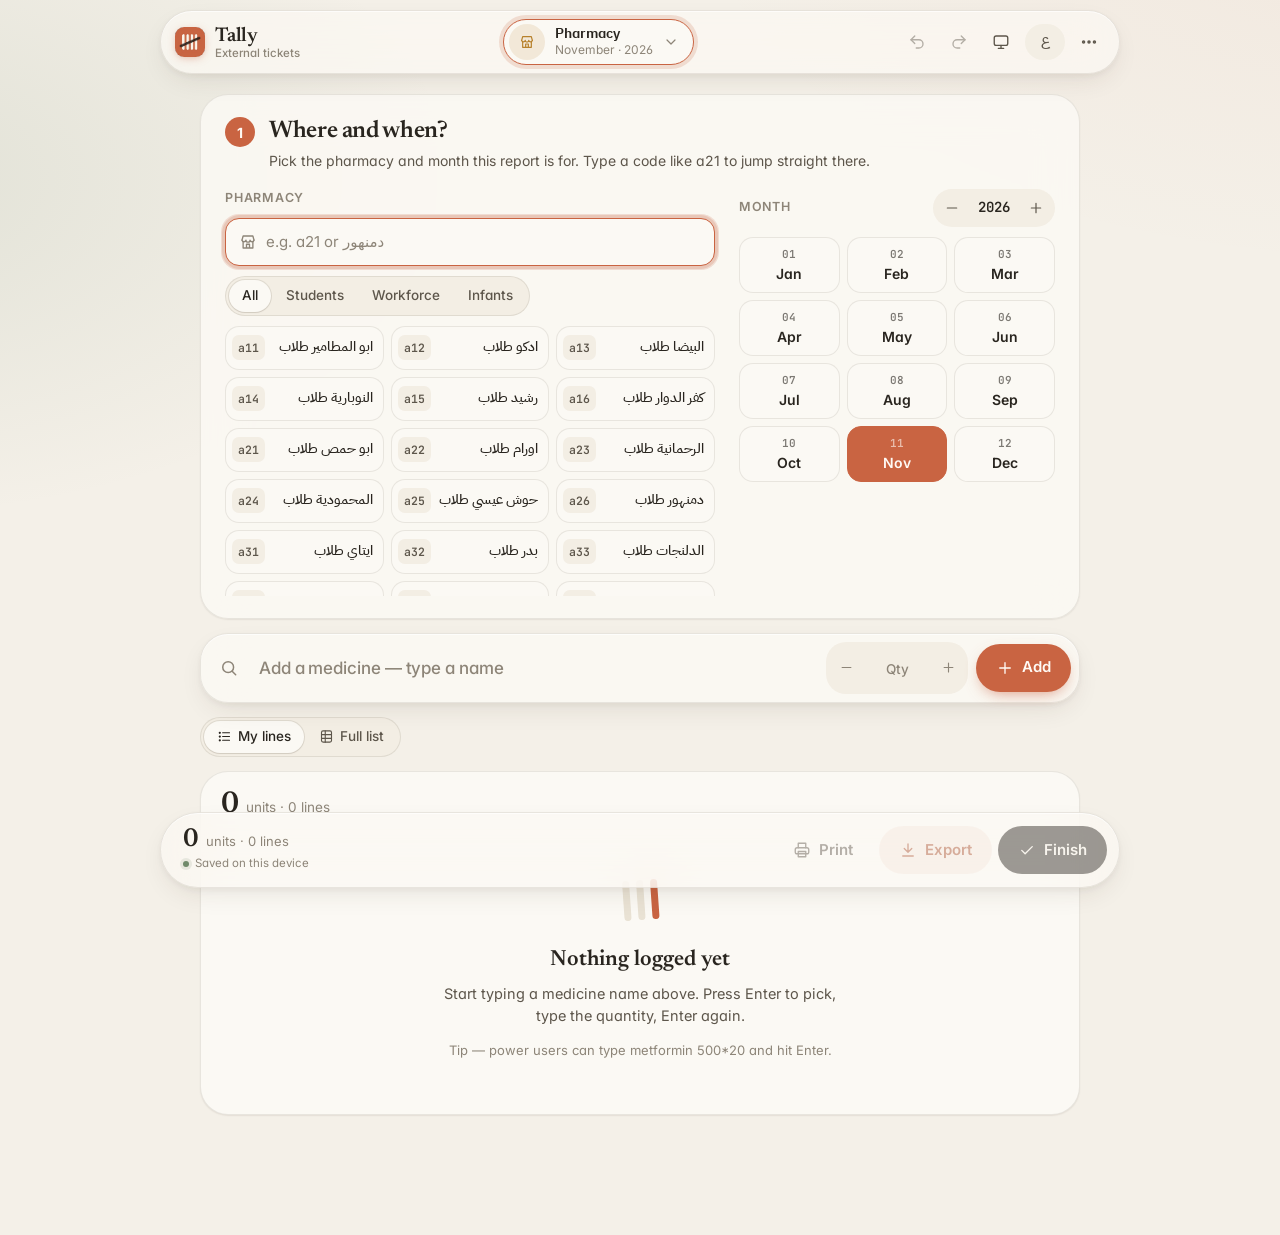
==== commit 88602400: "fix: harden state sync, undo and focus flow; polish keyboard + casual UX Bugs - Stop cross-tab stor" ====
--- a/index.html
+++ b/index.html
@@ -7,8 +7,8 @@
 <meta name="theme-color" content="#f4f0e8">
 <meta name="description" content="Tally — fast, friendly monthly external-ticket reports. Works offline, saves on your device.">
 <title>Tally — External tickets</title>
-<link rel="icon" type="image/svg+xml" href="favicon.svg">
-<link rel="apple-touch-icon" href="favicon.svg">
+<link rel="icon" type="image/jpeg" href="images/icon.jpg">
+<link rel="apple-touch-icon" href="images/icon.jpg">
 <link rel="manifest" href="manifest.webmanifest">
 <link rel="preconnect" href="https://fonts.googleapis.com">
 <link rel="preconnect" href="https://fonts.gstatic.com" crossorigin>
@@ -19,8 +19,11 @@
         var saved = JSON.parse(localStorage.getItem('tally:v1') || 'null');
         var prefs = (saved && saved.prefs) || {};
         var theme = prefs.theme || localStorage.getItem('app-theme') || 'system';
+        if (theme !== 'light' && theme !== 'dark') theme = 'system';
         var dark = theme === 'dark' || (theme === 'system' && matchMedia('(prefers-color-scheme: dark)').matches);
         document.documentElement.dataset.theme = dark ? 'dark' : 'light';
+        var tc = document.querySelector('meta[name="theme-color"]');
+        if (tc && dark) tc.content = '#1f1e1c';
         if (prefs.lang === 'ar') { document.documentElement.lang = 'ar'; document.documentElement.dir = 'rtl'; }
     } catch (e) {
         document.documentElement.dataset.theme = 'light';
--- a/css/app.css
+++ b/css/app.css
@@ -314,7 +314,7 @@
 }
 .composer:focus-within { border-color: color-mix(in srgb, var(--accent) 45%, var(--line)); box-shadow: inset 0 1px 0 var(--glass-edge), var(--shadow-3), var(--ring); }
 .composer.is-open { border-end-start-radius: var(--r-md); border-end-end-radius: var(--r-md); }
-.composer.shake { animation: shake .36s var(--ease); }
+.composer.shake, .setup.shake { animation: shake .36s var(--ease); }
 .composer-bar { display: flex; align-items: center; gap: 8px; }
 .composer-icon { width: 40px; display: grid; place-items: center; color: var(--text-3); flex-shrink: 0; }
 .composer.has-selection .composer-icon { color: var(--accent); }
@@ -436,6 +436,8 @@
 .result-new { color: var(--amber); }
 .result-new .result-name { color: var(--text); }
 .result-cmd .icon { color: var(--text-2); }
+.result.is-disabled { opacity: .6; }
+.result.is-disabled .result-name { color: var(--text-2); }
 
 .subbar { display: flex; align-items: center; gap: 10px; min-width: 0; }
 .view-seg { flex-shrink: 0; }
@@ -570,6 +572,10 @@
 .ledger-row:hover .row-remove, .ledger-row.is-focus .row-remove, .row-remove:focus-visible { opacity: 1; }
 .row-remove:hover { color: var(--danger) !important; background: var(--danger-soft) !important; }
 
+.no-match { display: flex; align-items: center; justify-content: center; flex-wrap: wrap; gap: 8px 12px; margin: 0; padding: 28px 16px 32px; color: var(--text-2); font-size: 14px; text-align: center; }
+.no-match .icon { color: var(--text-3); }
+.no-match .link-btn { color: var(--accent-text); }
+
 .empty-state { padding: 42px 24px 48px; text-align: center; color: var(--text-2); }
 .empty-state h3 { margin: 18px 0 6px; font-family: var(--font-display); font-size: 22px; font-weight: 600; color: var(--text); }
 [dir="rtl"] .empty-state h3 { font-family: var(--font-ar); }
@@ -647,6 +653,19 @@
     pointer-events: none;
     width: min(calc(100% - 24px), 480px);
 }
+.toast-host[popover] {
+    inset: auto;
+    bottom: calc(var(--dock-h) + 26px + env(safe-area-inset-bottom));
+    left: 50%;
+    margin: 0;
+    padding: 0;
+    border: 0;
+    background: transparent;
+    color: inherit;
+    overflow: visible;
+    height: auto;
+}
+dialog .toast-host[popover] { bottom: calc(24px + env(safe-area-inset-bottom)); }
 .toast {
     pointer-events: auto;
     display: flex; align-items: center; gap: 10px;
@@ -736,6 +755,7 @@
     color: var(--text);
 }
 .menu-item:hover, .menu-item:focus-visible { background: var(--accent-soft); box-shadow: none; }
+.menu-item:focus { outline: none; }
 .menu-item > .icon:first-child { color: var(--text-2); }
 .menu-item.is-checked > .icon:last-child { color: var(--accent); }
 .menu-item kbd { font-size: 10.5px; }
@@ -914,7 +934,8 @@
     .import-stats { grid-template-columns: repeat(2, 1fr); }
     .import-row { flex-wrap: wrap; }
     .import-actions { order: 5; width: 100%; justify-content: flex-start; padding-inline-start: 30px; }
-    .toast-host { bottom: calc(var(--dock-h) + 18px + env(safe-area-inset-bottom)); }
+    .toast-host, .toast-host[popover] { bottom: calc(var(--dock-h) + 18px + env(safe-area-inset-bottom)); }
+    dialog .toast-host[popover] { bottom: calc(16px + env(safe-area-inset-bottom)); }
 }
 
 @media (max-width: 380px) {
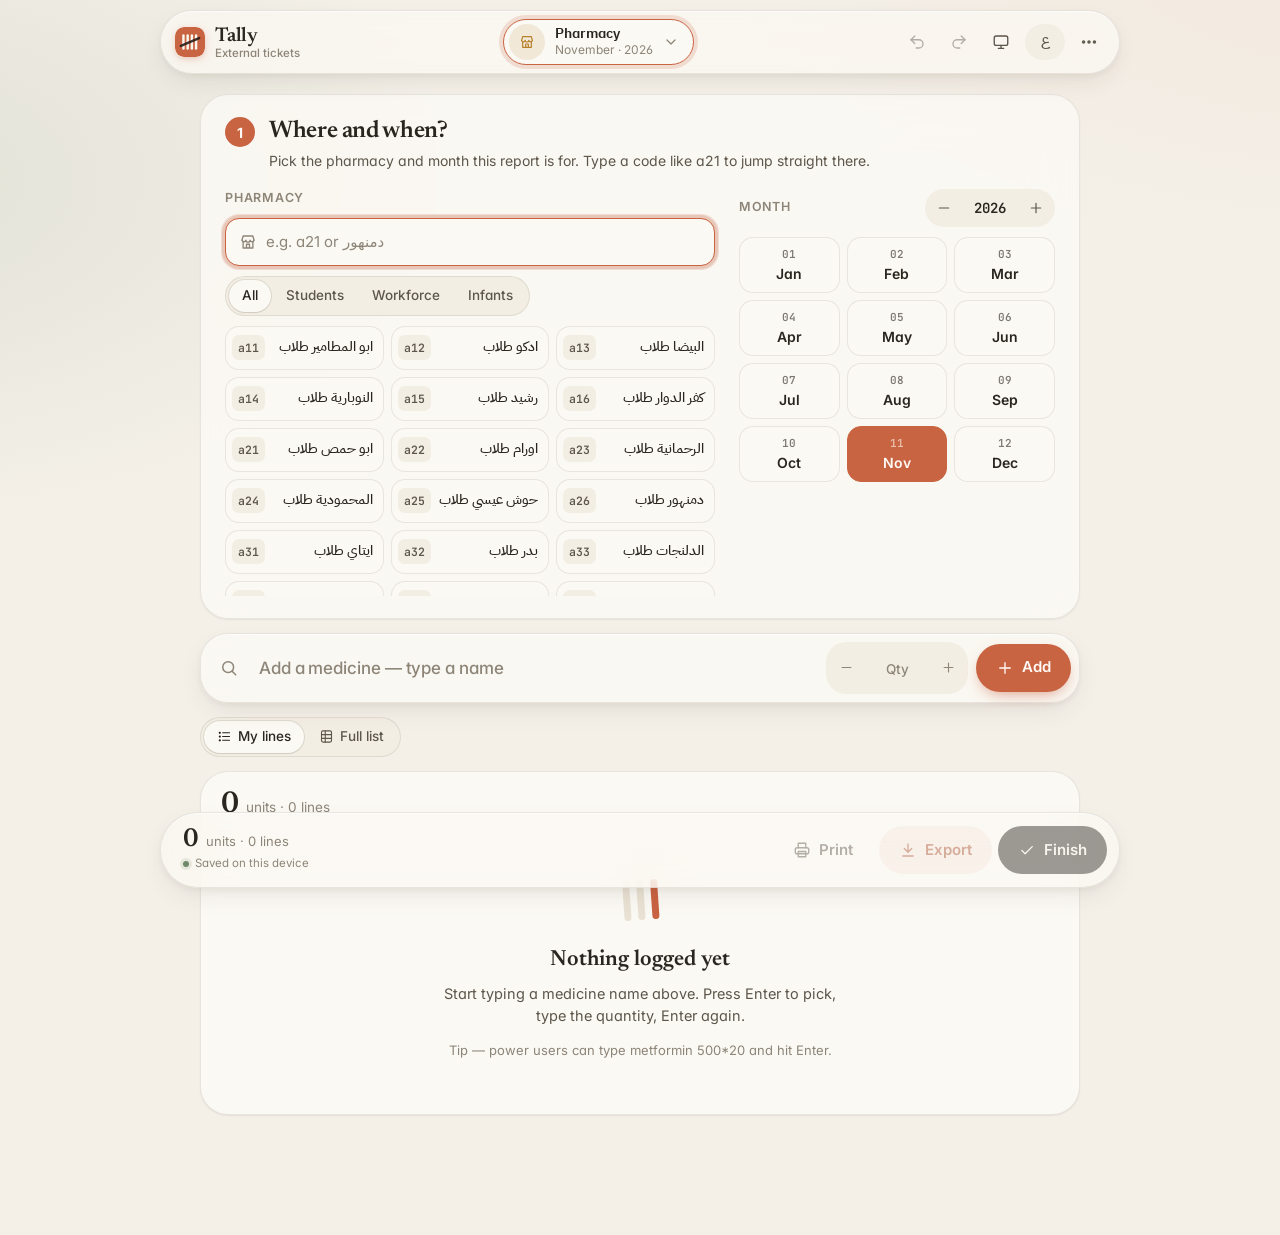
==== commit 633b910e: "feat: add offline service worker and installable icon set" ====
--- a/index.html
+++ b/index.html
@@ -7,8 +7,9 @@
 <meta name="theme-color" content="#f4f0e8">
 <meta name="description" content="Tally — fast, friendly monthly external-ticket reports. Works offline, saves on your device.">
 <title>Tally — External tickets</title>
-<link rel="icon" type="image/jpeg" href="images/icon.jpg">
-<link rel="apple-touch-icon" href="images/icon.jpg">
+<link rel="icon" type="image/svg+xml" href="favicon.svg">
+<link rel="icon" type="image/png" sizes="192x192" href="images/icon-192.png">
+<link rel="apple-touch-icon" sizes="180x180" href="images/apple-touch-icon.png">
 <link rel="manifest" href="manifest.webmanifest">
 <link rel="preconnect" href="https://fonts.googleapis.com">
 <link rel="preconnect" href="https://fonts.gstatic.com" crossorigin>
--- a/css/app.css
+++ b/css/app.css
@@ -1,6 +1,6 @@
 *, *::before, *::after { box-sizing: border-box; }
 
-html { -webkit-text-size-adjust: 100%; text-size-adjust: 100%; }
+html { -webkit-text-size-adjust: 100%; text-size-adjust: 100%; scrollbar-width: thin; scrollbar-color: var(--line-strong) transparent; }
 
 body {
     margin: 0;
@@ -196,6 +196,7 @@
 }
 .field-wrap > .icon { position: absolute; inset-inline-start: 13px; color: var(--text-3); pointer-events: none; }
 .field-wrap:focus-within { border-color: var(--accent); box-shadow: var(--ring); }
+.field-wrap.is-invalid, .field-wrap.is-invalid:focus-within { border-color: var(--danger); box-shadow: 0 0 0 4px var(--danger-soft); }
 .field-wrap .field-input { border: 0; background: transparent; padding-inline-start: 40px; box-shadow: none; }
 .field-input {
     width: 100%;
@@ -284,9 +285,23 @@
 .pharmacy-chip.is-active .chip-code { background: var(--accent); color: var(--accent-ink); }
 .pharmacy-chip .chip-name { font-family: var(--font-ar); font-size: 13.5px; font-weight: 500; line-height: 1.25; flex: 1; text-align: right; }
 
-.month-head { display: flex; align-items: center; justify-content: space-between; }
+.month-head { display: flex; flex-wrap: wrap; align-items: center; justify-content: space-between; row-gap: 8px; }
+.field-error { flex: 0 0 100%; margin: 0; font-size: 12.5px; font-weight: 500; line-height: 1.4; color: var(--danger); text-align: end; }
 .year-stepper { display: flex; align-items: center; gap: 2px; background: var(--surface-2); border-radius: var(--r-pill); padding: 2px; }
-.year-value { font-family: var(--font-mono); font-weight: 600; font-size: 14px; min-width: 46px; text-align: center; }
+.year-value {
+    width: 54px; height: 34px;
+    text-align: center;
+    font-family: var(--font-mono); font-weight: 600; font-size: 14px;
+    font-variant-numeric: tabular-nums;
+    border-radius: var(--r-pill);
+    border: 1px solid transparent;
+    background: transparent;
+    outline: 0;
+    transition: all var(--t-fast);
+}
+.year-value:hover { border-color: var(--line-strong); }
+.year-value:focus { background: var(--surface); border-color: var(--accent); box-shadow: var(--ring); }
+.year-value[aria-invalid="true"], .year-value[aria-invalid="true"]:focus { border-color: var(--danger); color: var(--danger); box-shadow: 0 0 0 4px var(--danger-soft); }
 .month-grid { display: grid; grid-template-columns: repeat(3, 1fr); gap: 7px; }
 .month-chip {
     height: 56px;
@@ -314,7 +329,7 @@
 }
 .composer:focus-within { border-color: color-mix(in srgb, var(--accent) 45%, var(--line)); box-shadow: inset 0 1px 0 var(--glass-edge), var(--shadow-3), var(--ring); }
 .composer.is-open { border-end-start-radius: var(--r-md); border-end-end-radius: var(--r-md); }
-.composer.shake, .setup.shake { animation: shake .36s var(--ease); }
+.composer.is-invalid, .composer.is-invalid:focus-within { border-color: var(--danger); box-shadow: inset 0 1px 0 var(--glass-edge), var(--shadow-3), 0 0 0 4px var(--danger-soft); }
 .composer-bar { display: flex; align-items: center; gap: 8px; }
 .composer-icon { width: 40px; display: grid; place-items: center; color: var(--text-3); flex-shrink: 0; }
 .composer.has-selection .composer-icon { color: var(--accent); }
@@ -359,6 +374,7 @@
     flex-shrink: 0;
 }
 .qty-wrap:focus-within { background: var(--surface); border-color: var(--accent); }
+.qty-wrap.is-invalid, .qty-wrap.is-invalid:focus-within { background: var(--danger-soft); border-color: var(--danger); }
 .qty-step { width: 30px; height: 30px; display: grid; place-items: center; border-radius: 50%; color: var(--text-3); }
 .qty-step:hover { background: var(--surface-3); color: var(--text); }
 .composer-qty {
@@ -741,6 +757,7 @@
     animation: drop var(--t) var(--ease);
     transform-origin: top;
 }
+.menu[popover] { inset: auto; margin: 0; overflow: visible; color: var(--text); }
 .menu.is-leaving { animation: fade .14s var(--ease) reverse forwards; }
 .menu-sep { height: 1px; margin: 5px 8px; background: var(--line); }
 .menu-heading { padding: 8px 12px 4px; font-size: 11.5px; font-weight: 600; color: var(--text-3); text-transform: uppercase; letter-spacing: .06em; }
@@ -796,7 +813,27 @@
 .stat-warn strong { color: var(--amber); }
 .stat-new strong { color: var(--accent); }
 .import-row { display: flex; align-items: center; gap: 12px; padding: 10px 6px; border-bottom: 1px solid var(--line); }
-.import-row input[type="checkbox"] { width: 18px; height: 18px; accent-color: var(--accent); flex-shrink: 0; }
+.import-row input[type="checkbox"] {
+    -webkit-appearance: none; appearance: none;
+    display: grid; place-content: center;
+    width: 20px; height: 20px; margin: 0; flex-shrink: 0;
+    border-radius: 6px;
+    border: 1.5px solid var(--line-strong);
+    background: var(--surface);
+    cursor: pointer;
+    transition: background var(--t-fast), border-color var(--t-fast);
+}
+.import-row input[type="checkbox"]::after {
+    content: '';
+    width: 10px; height: 5px;
+    border: solid var(--accent-ink);
+    border-width: 0 0 2px 2px;
+    transform: translateY(-1px) rotate(-45deg) scale(0);
+    transition: transform var(--t-fast) var(--spring);
+}
+.import-row input[type="checkbox"]:hover { border-color: var(--text-3); }
+.import-row input[type="checkbox"]:checked { background: var(--accent); border-color: var(--accent); }
+.import-row input[type="checkbox"]:checked::after { transform: translateY(-1px) rotate(-45deg) scale(1); }
 .import-row.is-off { opacity: .45; }
 .import-actions { display: flex; flex-wrap: wrap; gap: 6px; justify-content: flex-end; }
 .import-qty { font-family: var(--font-mono); font-weight: 600; min-width: 48px; text-align: end; }
@@ -806,14 +843,21 @@
 .s-suggested { color: var(--amber); }
 .s-custom { color: var(--accent); }
 .select {
-    height: 34px;
-    padding: 0 30px 0 10px;
+    display: inline-flex; align-items: center; justify-content: space-between; gap: 8px;
+    height: 34px; min-width: 132px;
+    padding: 0 10px;
     border-radius: var(--r-sm);
     border: 1px solid var(--line-strong);
     background: var(--surface);
+    color: var(--text);
     font-family: var(--font-ar);
-    font-size: 13px;
-}
+    font-size: 13px; font-weight: 500;
+    transition: border-color var(--t-fast), box-shadow var(--t-fast);
+}
+.select:hover { border-color: var(--text-3); }
+.select[aria-expanded="true"] { border-color: var(--accent); box-shadow: var(--ring); }
+.select.is-empty { color: var(--text-3); font-family: var(--font-ui); }
+.select .icon { color: var(--text-3); }
 
 .empty-small { display: flex; flex-direction: column; align-items: center; gap: 10px; text-align: center; color: var(--text-3); padding: 30px 10px; margin: 0; }
 .archive-row { display: flex; align-items: center; gap: 12px; padding: 12px 4px; border-bottom: 1px solid var(--line); }
@@ -848,7 +892,6 @@
 @keyframes pop { from { transform: scale(.85); opacity: 0; } to { transform: none; opacity: 1; } }
 @keyframes fade { from { opacity: 0; } to { opacity: 1; } }
 @keyframes flash { 0% { background: var(--accent-soft); } 100% { background: transparent; } }
-@keyframes shake { 0%, 100% { transform: none; } 25% { transform: translateX(-6px); } 50% { transform: translateX(5px); } 75% { transform: translateX(-3px); } }
 @keyframes toastIn { from { opacity: 0; transform: translateY(14px) scale(.96); } to { opacity: 1; transform: none; } }
 @keyframes toastOut { to { opacity: 0; transform: translateY(8px) scale(.97); } }
 @keyframes sheetIn { from { opacity: 0; transform: translateY(18px) scale(.97); } to { opacity: 1; transform: none; } }
@@ -951,6 +994,21 @@
     *, *::before, *::after { animation-duration: .001ms !important; animation-iteration-count: 1 !important; transition-duration: .001ms !important; }
 }
 
+.tooltip {
+    position: fixed; z-index: 95;
+    inset: auto; margin: 0; overflow: visible;
+    max-width: min(260px, calc(100vw - 16px));
+    padding: 6px 10px;
+    border: 0;
+    border-radius: var(--r-xs);
+    background: var(--text);
+    color: var(--bg);
+    font-size: 12.5px; font-weight: 500; line-height: 1.35;
+    pointer-events: none;
+    box-shadow: var(--shadow-2);
+    animation: fade var(--t-fast) var(--ease);
+}
+
 @supports not ((backdrop-filter: blur(1px)) or (-webkit-backdrop-filter: blur(1px))) {
     .glass, .composer-results, .menu, .sheet { background: var(--surface); }
 }
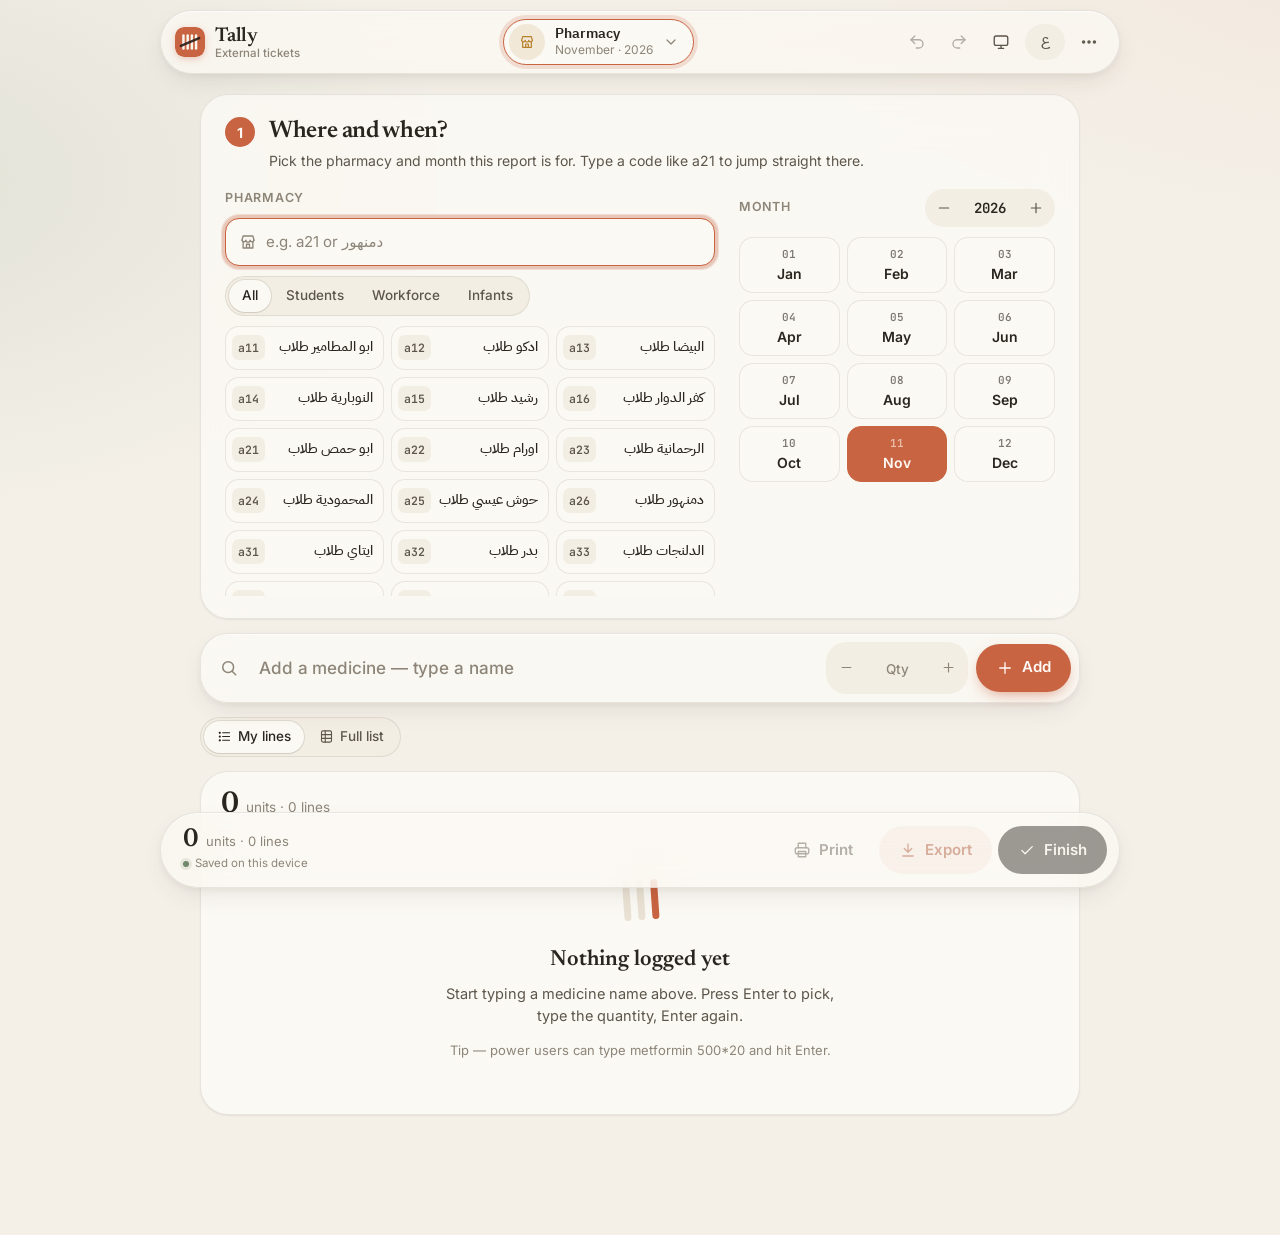
==== commit 1fc2b894: "feat: typeable year, calm validation, app-styled UI, offline install, backup/restore, bundled fonts " ====
--- a/index.html
+++ b/index.html
@@ -11,9 +11,6 @@
 <link rel="icon" type="image/png" sizes="192x192" href="images/icon-192.png">
 <link rel="apple-touch-icon" sizes="180x180" href="images/apple-touch-icon.png">
 <link rel="manifest" href="manifest.webmanifest">
-<link rel="preconnect" href="https://fonts.googleapis.com">
-<link rel="preconnect" href="https://fonts.gstatic.com" crossorigin>
-<link rel="stylesheet" href="https://fonts.googleapis.com/css2?family=Inter:wght@400;500;600;700&family=Newsreader:opsz,wght@6..72,500;6..72,600&family=IBM+Plex+Sans+Arabic:wght@400;500;600;700&family=JetBrains+Mono:wght@500;600&display=swap">
 <script>
 (function () {
     try {
@@ -31,6 +28,8 @@
     }
 })();
 </script>
+<link rel="preload" href="fonts/inter-latin-wght-normal.woff2" as="font" type="font/woff2" crossorigin>
+<link rel="stylesheet" href="css/fonts.css">
 <link rel="stylesheet" href="css/tokens.css">
 <link rel="stylesheet" href="css/app.css">
 <link rel="stylesheet" href="css/print.css" media="print">
--- a/css/fonts.css
+++ b/css/fonts.css
@@ -0,0 +1,125 @@
+@font-face {
+    font-family: 'Inter';
+    font-style: normal;
+    font-weight: 100 900;
+    font-display: swap;
+    src: url('../fonts/inter-latin-ext-wght-normal.woff2') format('woff2');
+    unicode-range: U+0100-02BA,U+02BD-02C5,U+02C7-02CC,U+02CE-02D7,U+02DD-02FF,U+0304,U+0308,U+0329,U+1D00-1DBF,U+1E00-1E9F,U+1EF2-1EFF,U+2020,U+20A0-20AB,U+20AD-20C0,U+2113,U+2C60-2C7F,U+A720-A7FF;
+}
+
+@font-face {
+    font-family: 'Inter';
+    font-style: normal;
+    font-weight: 100 900;
+    font-display: swap;
+    src: url('../fonts/inter-latin-wght-normal.woff2') format('woff2');
+    unicode-range: U+0000-00FF,U+0131,U+0152-0153,U+02BB-02BC,U+02C6,U+02DA,U+02DC,U+0304,U+0308,U+0329,U+2000-206F,U+20AC,U+2122,U+2191,U+2193,U+2212,U+2215,U+FEFF,U+FFFD;
+}
+
+@font-face {
+    font-family: 'Newsreader';
+    font-style: normal;
+    font-weight: 200 800;
+    font-display: swap;
+    src: url('../fonts/newsreader-latin-ext-opsz-normal.woff2') format('woff2');
+    unicode-range: U+0100-02BA,U+02BD-02C5,U+02C7-02CC,U+02CE-02D7,U+02DD-02FF,U+0304,U+0308,U+0329,U+1D00-1DBF,U+1E00-1E9F,U+1EF2-1EFF,U+2020,U+20A0-20AB,U+20AD-20C0,U+2113,U+2C60-2C7F,U+A720-A7FF;
+}
+
+@font-face {
+    font-family: 'Newsreader';
+    font-style: normal;
+    font-weight: 200 800;
+    font-display: swap;
+    src: url('../fonts/newsreader-latin-opsz-normal.woff2') format('woff2');
+    unicode-range: U+0000-00FF,U+0131,U+0152-0153,U+02BB-02BC,U+02C6,U+02DA,U+02DC,U+0304,U+0308,U+0329,U+2000-206F,U+20AC,U+2122,U+2191,U+2193,U+2212,U+2215,U+FEFF,U+FFFD;
+}
+
+@font-face {
+    font-family: 'IBM Plex Sans Arabic';
+    font-style: normal;
+    font-weight: 400;
+    font-display: swap;
+    src: url('../fonts/ibm-plex-sans-arabic-arabic-400-normal.woff2') format('woff2');
+    unicode-range: U+0600-06FF,U+0750-077F,U+0870-088E,U+0890-0891,U+0897-08E1,U+08E3-08FF,U+200C-200E,U+2010-2011,U+204F,U+2E41,U+FB50-FDFF,U+FE70-FE74,U+FE76-FEFC,U+102E0-102FB,U+10E60-10E7E,U+10EC2-10EC4,U+10EFC-10EFF,U+1EE00-1EE03,U+1EE05-1EE1F,U+1EE21-1EE22,U+1EE24,U+1EE27,U+1EE29-1EE32,U+1EE34-1EE37,U+1EE39,U+1EE3B,U+1EE42,U+1EE47,U+1EE49,U+1EE4B,U+1EE4D-1EE4F,U+1EE51-1EE52,U+1EE54,U+1EE57,U+1EE59,U+1EE5B,U+1EE5D,U+1EE5F,U+1EE61-1EE62,U+1EE64,U+1EE67-1EE6A,U+1EE6C-1EE72,U+1EE74-1EE77,U+1EE79-1EE7C,U+1EE7E,U+1EE80-1EE89,U+1EE8B-1EE9B,U+1EEA1-1EEA3,U+1EEA5-1EEA9,U+1EEAB-1EEBB,U+1EEF0-1EEF1;
+}
+
+@font-face {
+    font-family: 'IBM Plex Sans Arabic';
+    font-style: normal;
+    font-weight: 400;
+    font-display: swap;
+    src: url('../fonts/ibm-plex-sans-arabic-latin-400-normal.woff2') format('woff2');
+    unicode-range: U+0000-00FF,U+0131,U+0152-0153,U+02BB-02BC,U+02C6,U+02DA,U+02DC,U+0304,U+0308,U+0329,U+2000-206F,U+20AC,U+2122,U+2191,U+2193,U+2212,U+2215,U+FEFF,U+FFFD;
+}
+
+@font-face {
+    font-family: 'IBM Plex Sans Arabic';
+    font-style: normal;
+    font-weight: 500;
+    font-display: swap;
+    src: url('../fonts/ibm-plex-sans-arabic-arabic-500-normal.woff2') format('woff2');
+    unicode-range: U+0600-06FF,U+0750-077F,U+0870-088E,U+0890-0891,U+0897-08E1,U+08E3-08FF,U+200C-200E,U+2010-2011,U+204F,U+2E41,U+FB50-FDFF,U+FE70-FE74,U+FE76-FEFC,U+102E0-102FB,U+10E60-10E7E,U+10EC2-10EC4,U+10EFC-10EFF,U+1EE00-1EE03,U+1EE05-1EE1F,U+1EE21-1EE22,U+1EE24,U+1EE27,U+1EE29-1EE32,U+1EE34-1EE37,U+1EE39,U+1EE3B,U+1EE42,U+1EE47,U+1EE49,U+1EE4B,U+1EE4D-1EE4F,U+1EE51-1EE52,U+1EE54,U+1EE57,U+1EE59,U+1EE5B,U+1EE5D,U+1EE5F,U+1EE61-1EE62,U+1EE64,U+1EE67-1EE6A,U+1EE6C-1EE72,U+1EE74-1EE77,U+1EE79-1EE7C,U+1EE7E,U+1EE80-1EE89,U+1EE8B-1EE9B,U+1EEA1-1EEA3,U+1EEA5-1EEA9,U+1EEAB-1EEBB,U+1EEF0-1EEF1;
+}
+
+@font-face {
+    font-family: 'IBM Plex Sans Arabic';
+    font-style: normal;
+    font-weight: 500;
+    font-display: swap;
+    src: url('../fonts/ibm-plex-sans-arabic-latin-500-normal.woff2') format('woff2');
+    unicode-range: U+0000-00FF,U+0131,U+0152-0153,U+02BB-02BC,U+02C6,U+02DA,U+02DC,U+0304,U+0308,U+0329,U+2000-206F,U+20AC,U+2122,U+2191,U+2193,U+2212,U+2215,U+FEFF,U+FFFD;
+}
+
+@font-face {
+    font-family: 'IBM Plex Sans Arabic';
+    font-style: normal;
+    font-weight: 600;
+    font-display: swap;
+    src: url('../fonts/ibm-plex-sans-arabic-arabic-600-normal.woff2') format('woff2');
+    unicode-range: U+0600-06FF,U+0750-077F,U+0870-088E,U+0890-0891,U+0897-08E1,U+08E3-08FF,U+200C-200E,U+2010-2011,U+204F,U+2E41,U+FB50-FDFF,U+FE70-FE74,U+FE76-FEFC,U+102E0-102FB,U+10E60-10E7E,U+10EC2-10EC4,U+10EFC-10EFF,U+1EE00-1EE03,U+1EE05-1EE1F,U+1EE21-1EE22,U+1EE24,U+1EE27,U+1EE29-1EE32,U+1EE34-1EE37,U+1EE39,U+1EE3B,U+1EE42,U+1EE47,U+1EE49,U+1EE4B,U+1EE4D-1EE4F,U+1EE51-1EE52,U+1EE54,U+1EE57,U+1EE59,U+1EE5B,U+1EE5D,U+1EE5F,U+1EE61-1EE62,U+1EE64,U+1EE67-1EE6A,U+1EE6C-1EE72,U+1EE74-1EE77,U+1EE79-1EE7C,U+1EE7E,U+1EE80-1EE89,U+1EE8B-1EE9B,U+1EEA1-1EEA3,U+1EEA5-1EEA9,U+1EEAB-1EEBB,U+1EEF0-1EEF1;
+}
+
+@font-face {
+    font-family: 'IBM Plex Sans Arabic';
+    font-style: normal;
+    font-weight: 600;
+    font-display: swap;
+    src: url('../fonts/ibm-plex-sans-arabic-latin-600-normal.woff2') format('woff2');
+    unicode-range: U+0000-00FF,U+0131,U+0152-0153,U+02BB-02BC,U+02C6,U+02DA,U+02DC,U+0304,U+0308,U+0329,U+2000-206F,U+20AC,U+2122,U+2191,U+2193,U+2212,U+2215,U+FEFF,U+FFFD;
+}
+
+@font-face {
+    font-family: 'IBM Plex Sans Arabic';
+    font-style: normal;
+    font-weight: 700;
+    font-display: swap;
+    src: url('../fonts/ibm-plex-sans-arabic-arabic-700-normal.woff2') format('woff2');
+    unicode-range: U+0600-06FF,U+0750-077F,U+0870-088E,U+0890-0891,U+0897-08E1,U+08E3-08FF,U+200C-200E,U+2010-2011,U+204F,U+2E41,U+FB50-FDFF,U+FE70-FE74,U+FE76-FEFC,U+102E0-102FB,U+10E60-10E7E,U+10EC2-10EC4,U+10EFC-10EFF,U+1EE00-1EE03,U+1EE05-1EE1F,U+1EE21-1EE22,U+1EE24,U+1EE27,U+1EE29-1EE32,U+1EE34-1EE37,U+1EE39,U+1EE3B,U+1EE42,U+1EE47,U+1EE49,U+1EE4B,U+1EE4D-1EE4F,U+1EE51-1EE52,U+1EE54,U+1EE57,U+1EE59,U+1EE5B,U+1EE5D,U+1EE5F,U+1EE61-1EE62,U+1EE64,U+1EE67-1EE6A,U+1EE6C-1EE72,U+1EE74-1EE77,U+1EE79-1EE7C,U+1EE7E,U+1EE80-1EE89,U+1EE8B-1EE9B,U+1EEA1-1EEA3,U+1EEA5-1EEA9,U+1EEAB-1EEBB,U+1EEF0-1EEF1;
+}
+
+@font-face {
+    font-family: 'IBM Plex Sans Arabic';
+    font-style: normal;
+    font-weight: 700;
+    font-display: swap;
+    src: url('../fonts/ibm-plex-sans-arabic-latin-700-normal.woff2') format('woff2');
+    unicode-range: U+0000-00FF,U+0131,U+0152-0153,U+02BB-02BC,U+02C6,U+02DA,U+02DC,U+0304,U+0308,U+0329,U+2000-206F,U+20AC,U+2122,U+2191,U+2193,U+2212,U+2215,U+FEFF,U+FFFD;
+}
+
+@font-face {
+    font-family: 'JetBrains Mono';
+    font-style: normal;
+    font-weight: 500;
+    font-display: swap;
+    src: url('../fonts/jetbrains-mono-latin-500-normal.woff2') format('woff2');
+    unicode-range: U+0000-00FF,U+0131,U+0152-0153,U+02BB-02BC,U+02C6,U+02DA,U+02DC,U+0304,U+0308,U+0329,U+2000-206F,U+20AC,U+2122,U+2191,U+2193,U+2212,U+2215,U+FEFF,U+FFFD;
+}
+
+@font-face {
+    font-family: 'JetBrains Mono';
+    font-style: normal;
+    font-weight: 600;
+    font-display: swap;
+    src: url('../fonts/jetbrains-mono-latin-600-normal.woff2') format('woff2');
+    unicode-range: U+0000-00FF,U+0131,U+0152-0153,U+02BB-02BC,U+02C6,U+02DA,U+02DC,U+0304,U+0308,U+0329,U+2000-206F,U+20AC,U+2122,U+2191,U+2193,U+2212,U+2215,U+FEFF,U+FFFD;
+}
--- a/css/app.css
+++ b/css/app.css
@@ -884,6 +884,14 @@
 .format-card small { font-size: 12.5px; color: var(--text-3); }
 .format-card.is-active { border-color: var(--accent); background: var(--accent-softer); }
 .format-card.is-active .icon { color: var(--accent); }
+.format-card.is-action:hover { border-color: var(--accent); background: var(--accent-softer); }
+.format-card.is-action:hover .icon { color: var(--accent); }
+.backup-body { display: flex; flex-direction: column; gap: 10px; }
+.backup-body .sheet-text { margin: 0; }
+.protect-row { display: flex; align-items: center; gap: 12px; padding: 12px 14px; border-radius: var(--r-md); background: var(--surface); border: 1px solid var(--line); }
+.protect-text { flex: 1; min-width: 0; display: flex; flex-direction: column; gap: 2px; }
+.protect-text strong { font-size: 14px; }
+.protect-text span { font-size: 13px; color: var(--text-2); }
 
 .print-sheet { display: none; }
 
